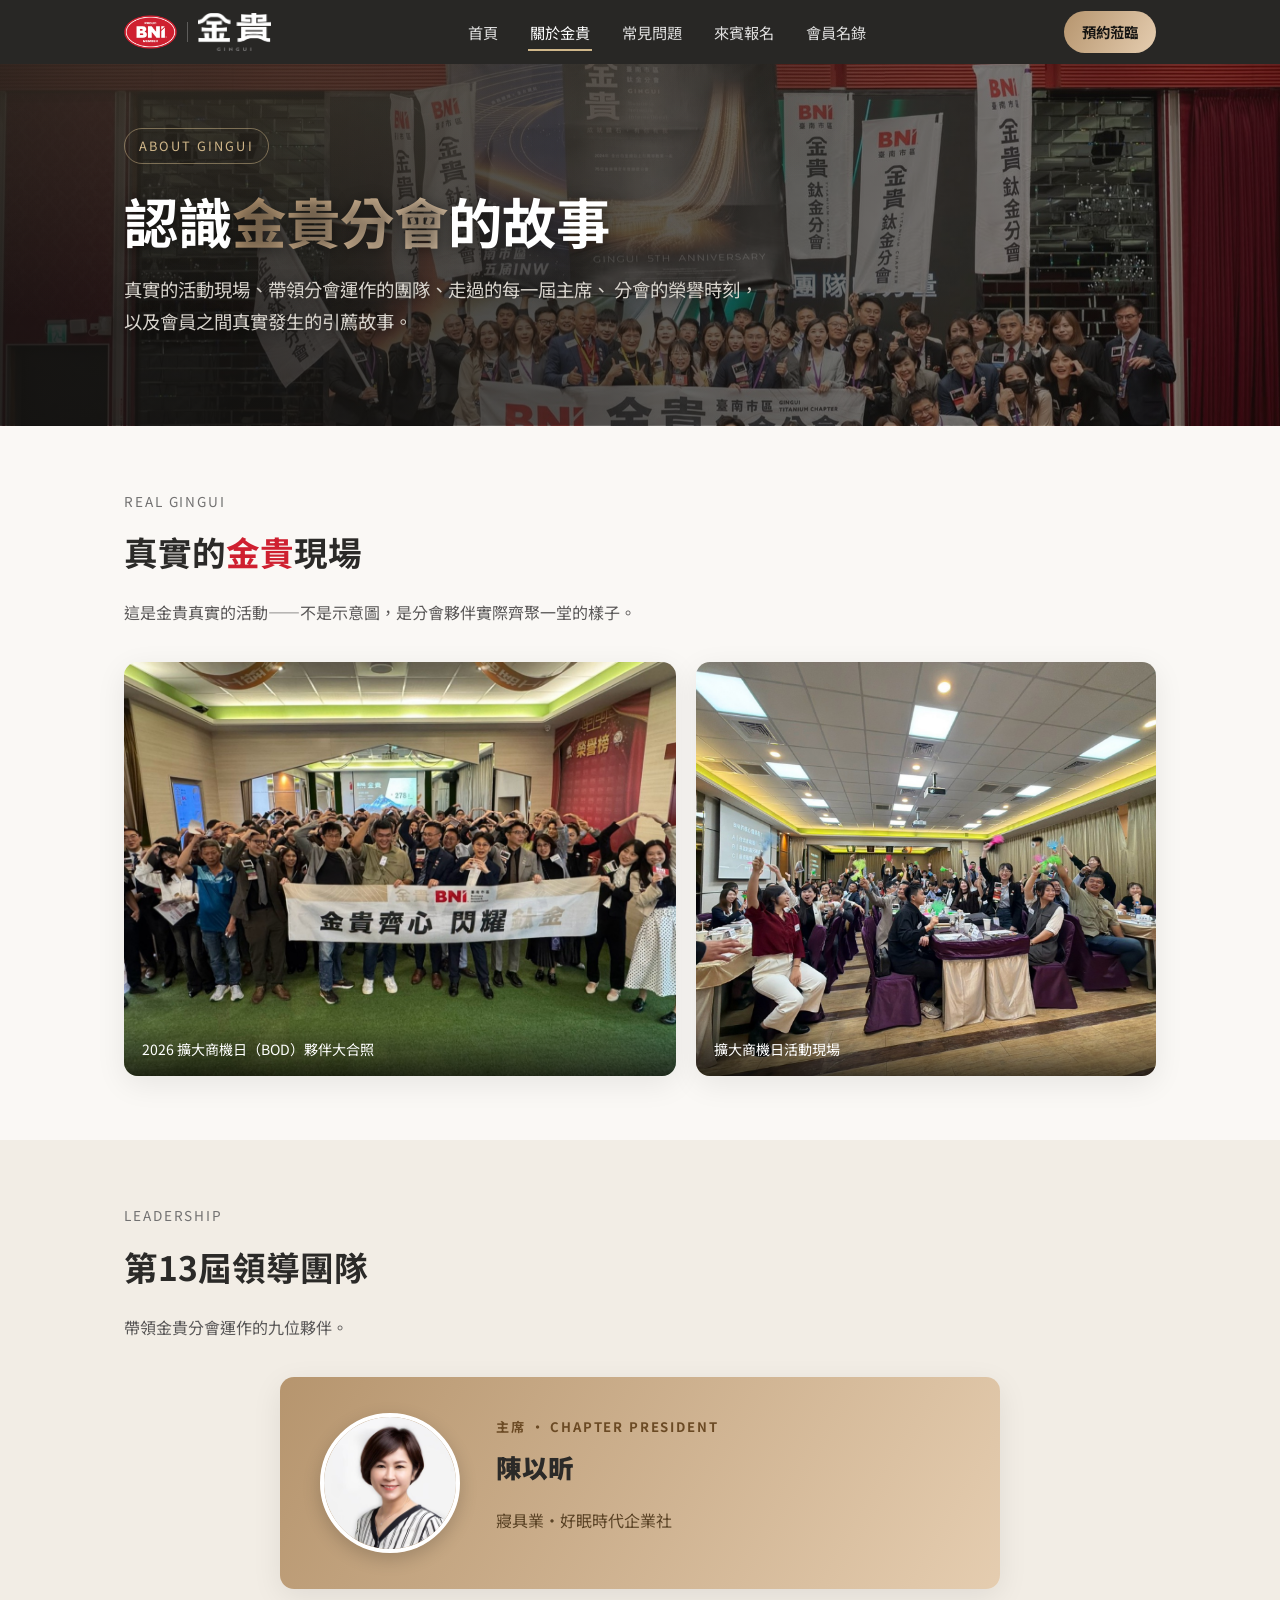
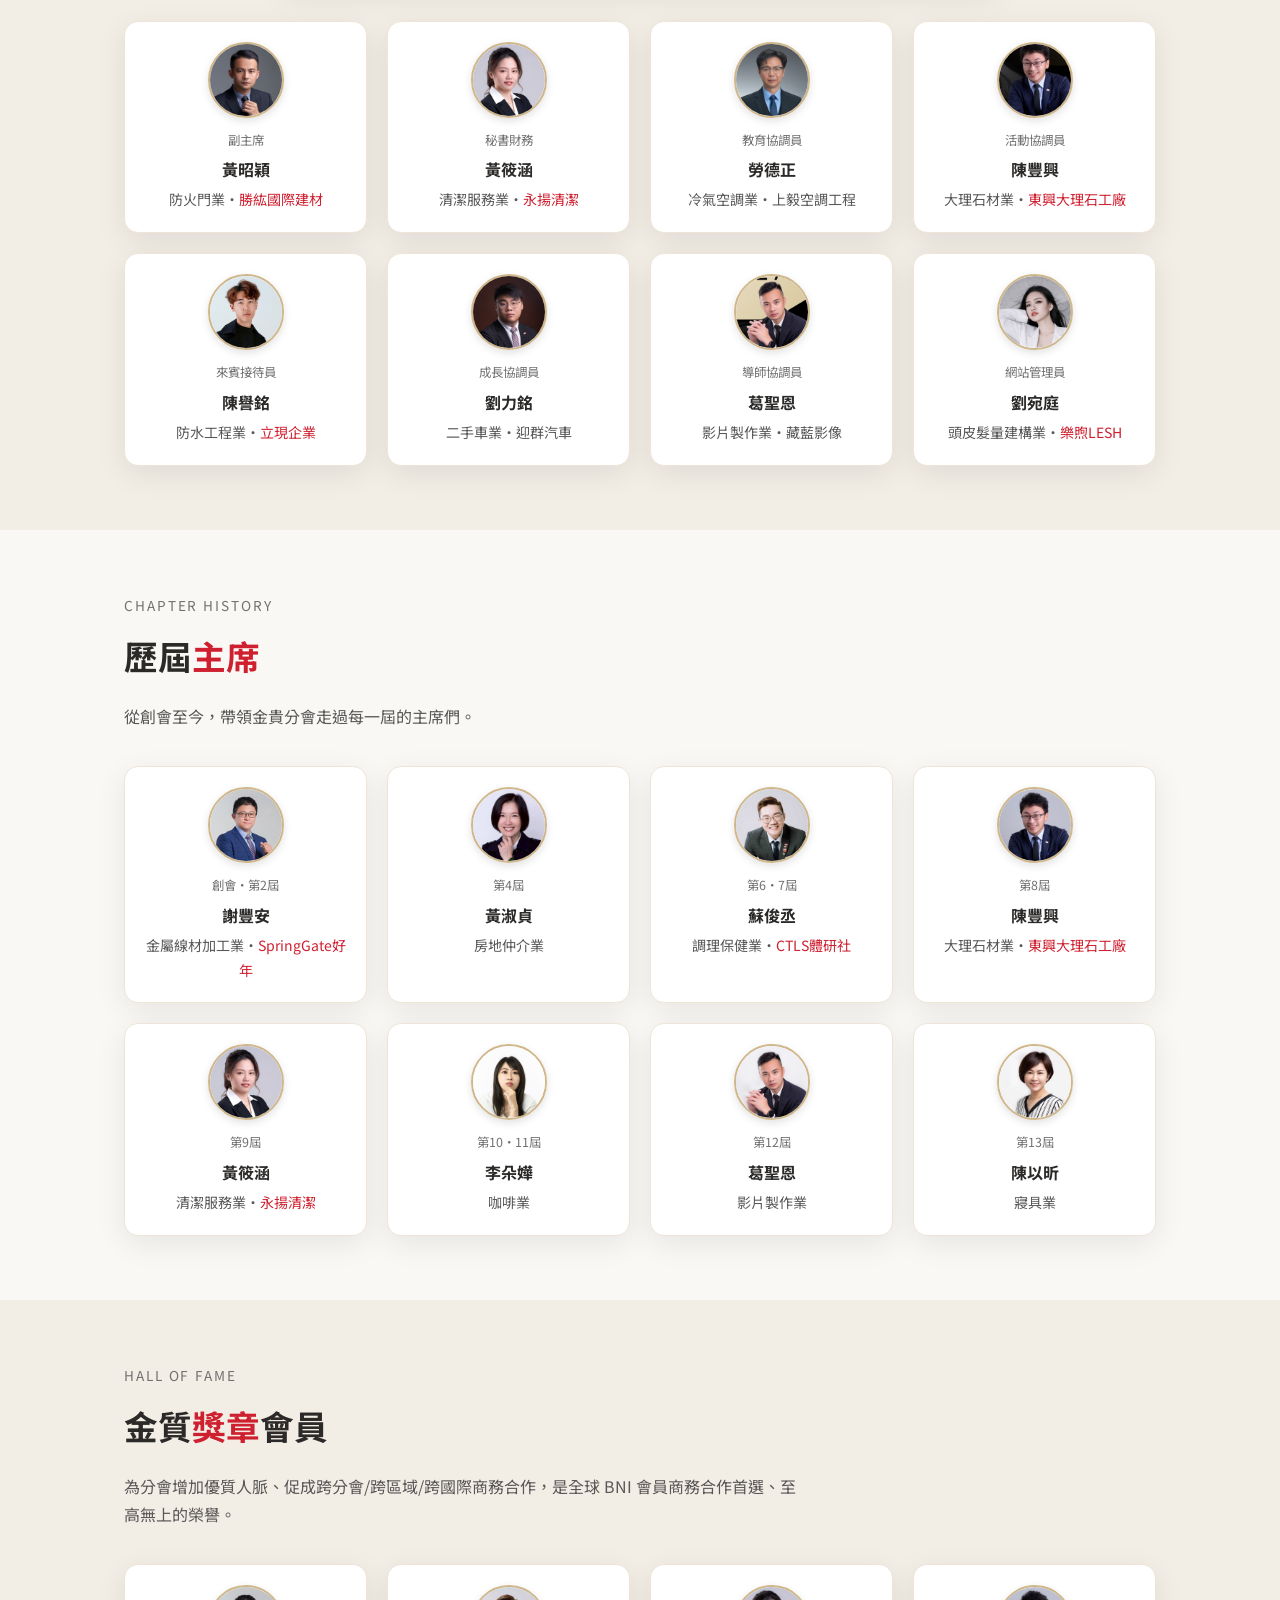
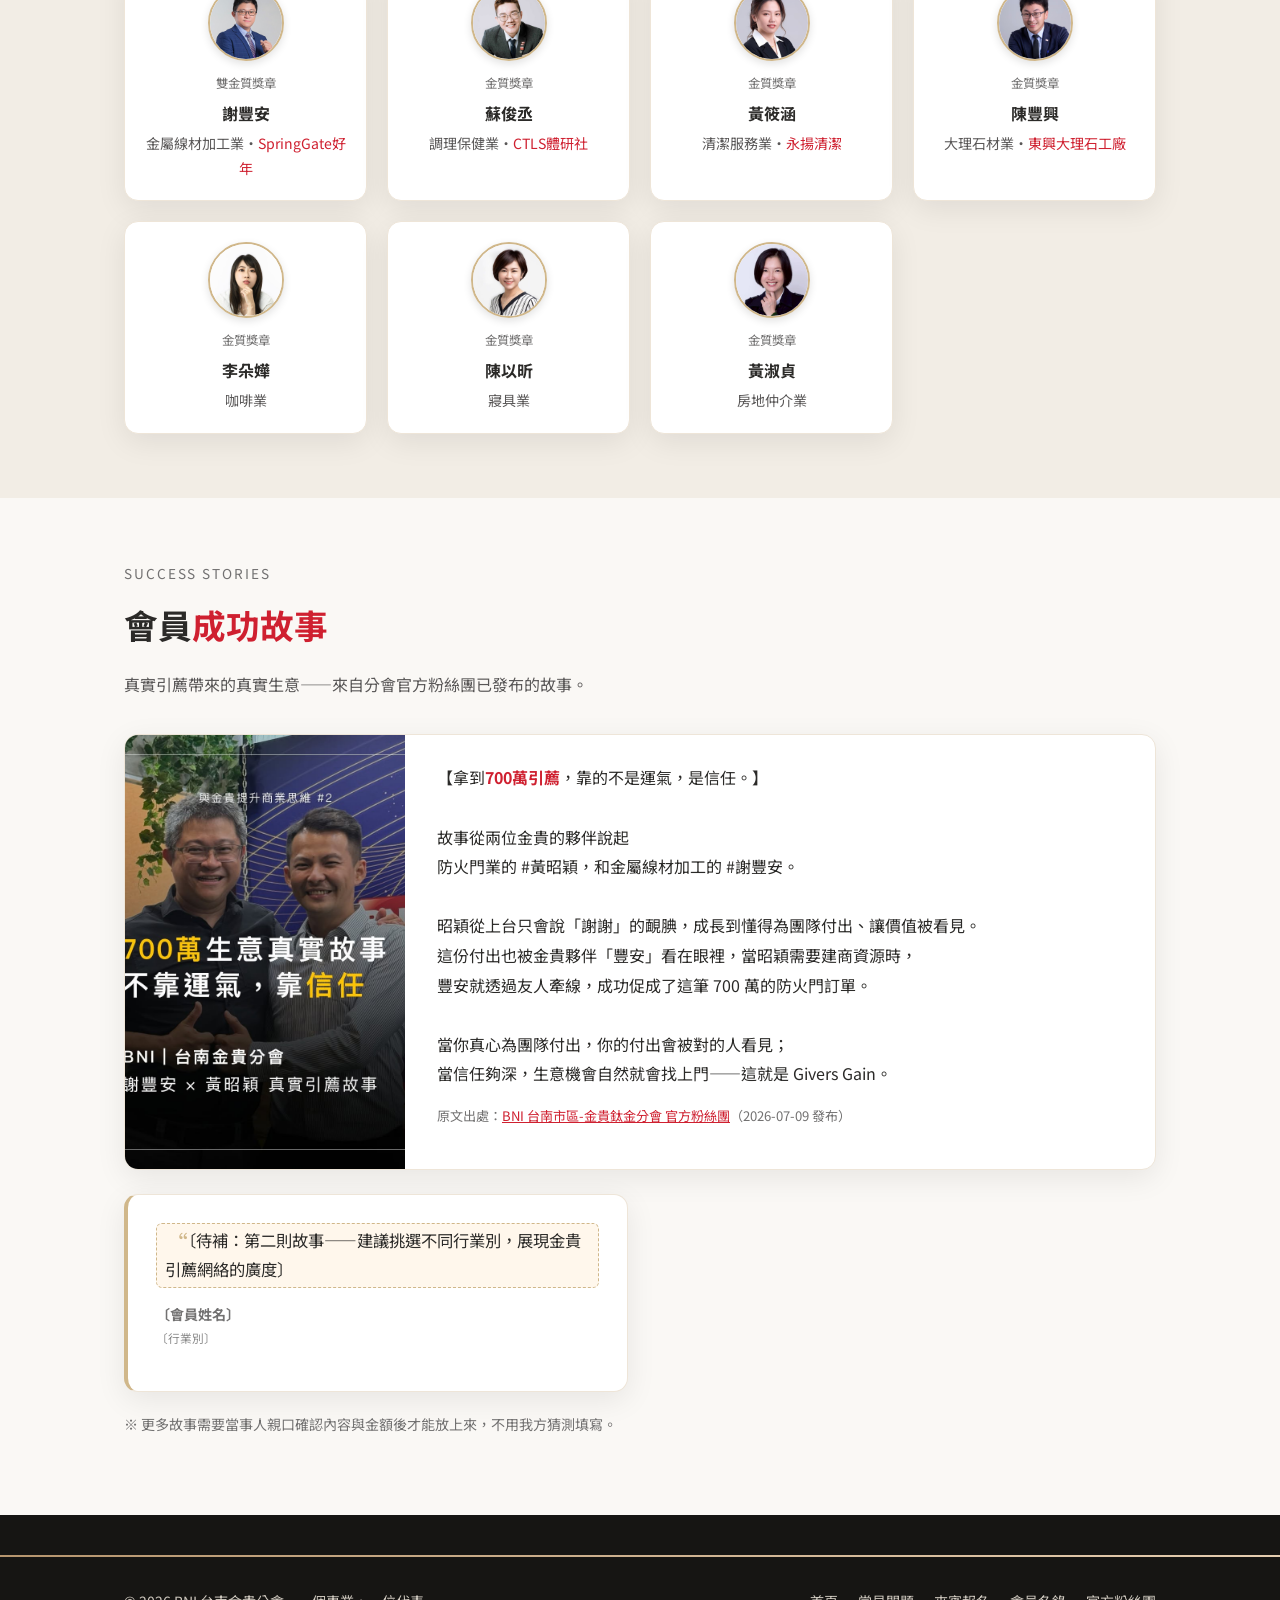
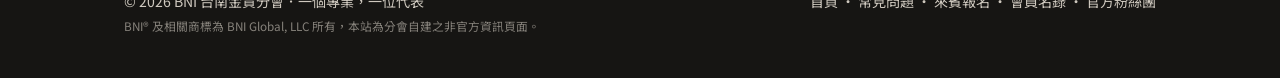
==== docs/about.html @ 545880b9 "Add visitor FAQ and SEO navigation" ====
<!DOCTYPE html>
<html lang="zh-Hant">
<head>
<meta charset="UTF-8">
<meta name="viewport" content="width=device-width, initial-scale=1.0">
<title>關於金貴｜BNI 金貴分會</title>
<meta name="description" content="認識 BNI 台南金貴分會——真實活動現場、領導團隊、歷屆主席、金質獎章會員與會員成功故事。">
<link rel="preconnect" href="https://fonts.googleapis.com">
<link rel="preconnect" href="https://fonts.gstatic.com" crossorigin>
<link href="https://fonts.googleapis.com/css2?family=Noto+Sans+TC:wght@400;500;700;900&display=swap" rel="stylesheet">
<link rel="stylesheet" href="assets/style.css">
</head>
<body>

<nav class="nav">
  <div class="wrap">
    <a href="index.html" class="brand">
      <img src="assets/logo/bni-proud-member-red.png" alt="BNI Proud Member" class="bni-logo">
      <span class="divider"></span>
      <img src="assets/logo/gingui-logo-nav.png" alt="GINGUI 金貴分會" class="gingui-logo">
    </a>
    <ul>
      <li><a href="index.html">首頁</a></li>
      <li><a href="about.html" class="active">關於金貴</a></li>
      <li><a href="faq.html">常見問題</a></li>
      <li><a href="join.html">來賓報名</a></li>
      <li><a href="directory.html">會員名錄</a></li>
    </ul>
    <a href="join.html" class="cta">預約蒞臨</a>
  </div>
</nav>

<section class="hero" style="padding:64px 0 56px">
  <div class="wrap">
    <span class="tag">ABOUT GINGUI</span>
    <h1>認識<span class="gold">金貴分會</span>的故事</h1>
    <p class="lead">
      真實的活動現場、帶領分會運作的團隊、走過的每一屆主席、
      分會的榮譽時刻，以及會員之間真實發生的引薦故事。
    </p>
  </div>
</section>

<section class="section">
  <div class="wrap">
    <div class="kicker">REAL GINGUI</div>
    <h2>真實的<span class="accent">金貴</span>現場</h2>
    <p class="desc">這是金貴真實的活動——不是示意圖，是分會夥伴實際齊聚一堂的樣子。</p>
    <div class="gallery-grid">
      <div class="gallery-item">
        <img src="assets/photos/bod-group.jpg" alt="金貴分會擴大商機日大合照" loading="lazy">
        <div class="cap">2026 擴大商機日（BOD）夥伴大合照</div>
      </div>
      <div class="gallery-item">
        <img src="assets/photos/bod-venue.jpg" alt="金貴分會擴大商機日活動現場" loading="lazy">
        <div class="cap">擴大商機日活動現場</div>
      </div>
    </div>
  </div>
</section>

<section class="section alt">
  <div class="wrap">
    <div class="kicker">LEADERSHIP</div>
    <h2>第13屆領導團隊</h2>
    <p class="desc">帶領金貴分會運作的九位夥伴。</p>

    <div class="leader-chair">
      <div class="photo"><img src="assets/photos/leader-chenyixin.jpg" alt="主席 陳以昕"></div>
      <div class="info">
        <div class="role">主席 · CHAPTER PRESIDENT</div>
        <p class="name">陳以昕</p>
        <p class="ind">寢具業・好眠時代企業社</p>
      </div>
    </div>

    <div class="leader-grid">
      <div class="leader-card">
        <div class="photo"><img src="assets/photos/leader-huangzhaoying.jpg" alt="副主席 黃昭穎"></div>
        <div class="role">副主席</div>
        <h3>黃昭穎</h3>
        <p>防火門業・<a href="http://www.oakforest.com.tw/" target="_blank" rel="noopener">勝紘國際建材</a></p>
      </div>
      <div class="leader-card">
        <div class="photo"><img src="assets/photos/leader-huangxiaohan.jpg" alt="秘書財務 黃筱涵"></div>
        <div class="role">秘書財務</div>
        <h3>黃筱涵</h3>
        <p>清潔服務業・<a href="https://hemusih.com/coatslip-cleaning/" target="_blank" rel="noopener">永揚清潔</a></p>
      </div>
      <div class="leader-card">
        <div class="photo"><img src="assets/photos/leader-laodezheng.jpg" alt="教育協調員 勞德正"></div>
        <div class="role">教育協調員</div>
        <h3>勞德正</h3>
        <p>冷氣空調業・上毅空調工程</p>
      </div>
      <div class="leader-card">
        <div class="photo"><img src="assets/photos/leader-chenfengxing.jpg" alt="活動協調員 陳豐興"></div>
        <div class="role">活動協調員</div>
        <h3>陳豐興</h3>
        <p>大理石材業・<a href="https://dongxingmarble.com/" target="_blank" rel="noopener">東興大理石工廠</a></p>
      </div>
      <div class="leader-card">
        <div class="photo"><img src="assets/photos/leader-chenyuming.jpg" alt="來賓接待員 陳譽銘"></div>
        <div class="role">來賓接待員</div>
        <h3>陳譽銘</h3>
        <p>防水工程業・<a href="https://www.lixian-waterproofing.com/" target="_blank" rel="noopener">立現企業</a></p>
      </div>
      <div class="leader-card">
        <div class="photo"><img src="assets/photos/leader-liuliming.jpg" alt="成長協調員 劉力銘"></div>
        <div class="role">成長協調員</div>
        <h3>劉力銘</h3>
        <p>二手車業・迎群汽車</p>
      </div>
      <div class="leader-card">
        <div class="photo"><img src="assets/photos/leader-gesheng.jpg" alt="導師協調員 葛聖恩"></div>
        <div class="role">導師協調員</div>
        <h3>葛聖恩</h3>
        <p>影片製作業・藏藍影像</p>
      </div>
      <div class="leader-card">
        <div class="photo"><img src="assets/photos/leader-liuwanting.jpg" alt="網站管理員 劉宛庭"></div>
        <div class="role">網站管理員</div>
        <h3>劉宛庭</h3>
        <p>頭皮髮量建構業・<a href="https://leshsmp.com/" target="_blank" rel="noopener">樂煦LESH</a></p>
      </div>
    </div>
  </div>
</section>

<section class="section">
  <div class="wrap">
    <div class="kicker">CHAPTER HISTORY</div>
    <h2>歷屆<span class="accent">主席</span></h2>
    <p class="desc">從創會至今，帶領金貴分會走過每一屆的主席們。</p>
    <div class="leader-grid">
      <div class="leader-card">
        <div class="photo"><img src="assets/photos/chair-xiefengan.jpg" alt="創會・第2屆主席 謝豐安"></div>
        <div class="role">創會・第2屆</div>
        <h3>謝豐安</h3>
        <p>金屬線材加工業・<a href="https://www.springgate.com.tw/" target="_blank" rel="noopener">SpringGate好年</a></p>
      </div>
      <div class="leader-card">
        <div class="photo"><img src="assets/photos/chair-huangshuzhen.jpg" alt="第4屆主席 黃淑貞"></div>
        <div class="role">第4屆</div>
        <h3>黃淑貞</h3>
        <p>房地仲介業</p>
      </div>
      <div class="leader-card">
        <div class="photo"><img src="assets/photos/chair-sujuncheng.jpg" alt="第6・7屆主席 蘇俊丞"></div>
        <div class="role">第6・7屆</div>
        <h3>蘇俊丞</h3>
        <p>調理保健業・<a href="https://www.facebook.com/ctls2987977/" target="_blank" rel="noopener">CTLS體研社</a></p>
      </div>
      <div class="leader-card">
        <div class="photo"><img src="assets/photos/chair-chenfengxing.jpg" alt="第8屆主席 陳豐興"></div>
        <div class="role">第8屆</div>
        <h3>陳豐興</h3>
        <p>大理石材業・<a href="https://dongxingmarble.com/" target="_blank" rel="noopener">東興大理石工廠</a></p>
      </div>
      <div class="leader-card">
        <div class="photo"><img src="assets/photos/chair-huangxiaohan.jpg" alt="第9屆主席 黃筱涵"></div>
        <div class="role">第9屆</div>
        <h3>黃筱涵</h3>
        <p>清潔服務業・<a href="https://hemusih.com/coatslip-cleaning/" target="_blank" rel="noopener">永揚清潔</a></p>
      </div>
      <div class="leader-card">
        <div class="photo"><img src="assets/photos/chair-liduohua.jpg" alt="第10・11屆主席 李朵嬅"></div>
        <div class="role">第10・11屆</div>
        <h3>李朵嬅</h3>
        <p>咖啡業</p>
      </div>
      <div class="leader-card">
        <div class="photo"><img src="assets/photos/chair-gesheng.jpg" alt="第12屆主席 葛聖恩"></div>
        <div class="role">第12屆</div>
        <h3>葛聖恩</h3>
        <p>影片製作業</p>
      </div>
      <div class="leader-card">
        <div class="photo"><img src="assets/photos/chair-chenyixin.jpg" alt="第13屆主席 陳以昕"></div>
        <div class="role">第13屆</div>
        <h3>陳以昕</h3>
        <p>寢具業</p>
      </div>
    </div>
  </div>
</section>

<section class="section alt">
  <div class="wrap">
    <div class="kicker">HALL OF FAME</div>
    <h2>金質<span class="accent">獎章</span>會員</h2>
    <p class="desc">為分會增加優質人脈、促成跨分會/跨區域/跨國際商務合作，是全球 BNI 會員商務合作首選、至高無上的榮譽。</p>
    <div class="leader-grid">
      <div class="leader-card">
        <div class="photo"><img src="assets/photos/chair-xiefengan.jpg" alt="雙金質獎章會員 謝豐安"></div>
        <div class="role">雙金質獎章</div>
        <h3>謝豐安</h3>
        <p>金屬線材加工業・<a href="https://www.springgate.com.tw/" target="_blank" rel="noopener">SpringGate好年</a></p>
      </div>
      <div class="leader-card">
        <div class="photo"><img src="assets/photos/chair-sujuncheng.jpg" alt="金質獎章會員 蘇俊丞"></div>
        <div class="role">金質獎章</div>
        <h3>蘇俊丞</h3>
        <p>調理保健業・<a href="https://www.facebook.com/ctls2987977/" target="_blank" rel="noopener">CTLS體研社</a></p>
      </div>
      <div class="leader-card">
        <div class="photo"><img src="assets/photos/chair-huangxiaohan.jpg" alt="金質獎章會員 黃筱涵"></div>
        <div class="role">金質獎章</div>
        <h3>黃筱涵</h3>
        <p>清潔服務業・<a href="https://hemusih.com/coatslip-cleaning/" target="_blank" rel="noopener">永揚清潔</a></p>
      </div>
      <div class="leader-card">
        <div class="photo"><img src="assets/photos/chair-chenfengxing.jpg" alt="金質獎章會員 陳豐興"></div>
        <div class="role">金質獎章</div>
        <h3>陳豐興</h3>
        <p>大理石材業・<a href="https://dongxingmarble.com/" target="_blank" rel="noopener">東興大理石工廠</a></p>
      </div>
      <div class="leader-card">
        <div class="photo"><img src="assets/photos/chair-liduohua.jpg" alt="金質獎章會員 李朵嬅"></div>
        <div class="role">金質獎章</div>
        <h3>李朵嬅</h3>
        <p>咖啡業</p>
      </div>
      <div class="leader-card">
        <div class="photo"><img src="assets/photos/chair-chenyixin.jpg" alt="金質獎章會員 陳以昕"></div>
        <div class="role">金質獎章</div>
        <h3>陳以昕</h3>
        <p>寢具業</p>
      </div>
      <div class="leader-card">
        <div class="photo"><img src="assets/photos/chair-huangshuzhen.jpg" alt="金質獎章會員 黃淑貞"></div>
        <div class="role">金質獎章</div>
        <h3>黃淑貞</h3>
        <p>房地仲介業</p>
      </div>
    </div>
  </div>
</section>

<section class="section">
  <div class="wrap">
    <div class="kicker">SUCCESS STORIES</div>
    <h2>會員<span class="accent">成功故事</span></h2>
    <p class="desc">真實引薦帶來的真實生意——來自分會官方粉絲團已發布的故事。</p>

    <div class="story-featured">
      <img src="assets/photos/story-700w-cover.jpg" alt="謝豐安×黃昭穎 700萬真實引薦故事">
      <div class="body">
        <p class="quote">【拿到<b>700萬引薦</b>，靠的不是運氣，是信任。】

故事從兩位金貴的夥伴說起
防火門業的 #黃昭穎，和金屬線材加工的 #謝豐安。

昭穎從上台只會說「謝謝」的靦腆，成長到懂得為團隊付出、讓價值被看見。
這份付出也被金貴夥伴「豐安」看在眼裡，當昭穎需要建商資源時，
豐安就透過友人牽線，成功促成了這筆 700 萬的防火門訂單。

當你真心為團隊付出，你的付出會被對的人看見；
當信任夠深，生意機會自然就會找上門——這就是 Givers Gain。</p>
        <p class="source">
          原文出處：<a href="https://www.facebook.com/share/p/19HoVkjUYB/" target="_blank" rel="noopener">BNI 台南市區-金貴鈦金分會 官方粉絲團</a>（2026-07-09 發布）
        </p>
      </div>
    </div>

    <div class="grid2">
      <div class="story-card">
        <p class="quote placeholder">〔待補：第二則故事——建議挑選不同行業別，展現金貴引薦網絡的廣度〕</p>
        <p class="who">〔會員姓名〕<small>〔行業別〕</small></p>
      </div>
    </div>
    <p style="margin-top:20px;color:var(--gray-70);font-size:.88rem">
      ※ 更多故事需要當事人親口確認內容與金額後才能放上來，不用我方猜測填寫。
    </p>
  </div>
</section>

<footer>
  <hr class="gold-line">
  <div class="wrap">
    <div>
      © <span id="year"></span> BNI 台南金貴分會．一個專業，一位代表
      <br><small style="opacity:.6">BNI® 及相關商標為 BNI Global, LLC 所有，本站為分會自建之非官方資訊頁面。</small>
    </div>
    <div>
      <a href="index.html">首頁</a> ・
      <a href="faq.html">常見問題</a> ・
      <a href="join.html">來賓報名</a> ・
      <a href="directory.html">會員名錄</a> ・
      <a href="https://www.facebook.com/people/BNI-%E5%8F%B0%E5%8D%97%E5%B8%82%E5%8D%80-%E9%87%91%E8%B2%B4%E9%88%A6%E9%87%91%E5%88%86%E6%9C%83/100025054496051/" target="_blank" rel="noopener">官方粉絲團</a>
    </div>
  </div>
</footer>
<script>document.getElementById('year').textContent = new Date().getFullYear();</script>
</body>
</html>
---- docs/assets/style.css ----
/* BNI 金貴分會官網 — 共用樣式表
   色彩來源：BNI台南金貴分會_標準字設計.pdf
   BNI Red #CF2030 / Gingui Gold #d0b78a / 漸層金 #b6956e→#e5cdb0
   Cool Gray：#595757 / #727171 / #898989 / #9fa0a0
   使用比例規則：紅色僅作重點強調，維持在畫面 5-10%
*/

:root{
  --bni-red:#CF2030;
  --gingui-gold:#d0b78a;
  --gold-start:#b6956e;
  --gold-end:#e5cdb0;
  --gray-90:#595757;
  --gray-70:#727171;
  --gray-50:#898989;
  --gray-30:#9fa0a0;
  --ink:#2b2a28;
  --paper:#faf8f5;
  --white:#ffffff;
  --black:#161513;
  --shadow:0 8px 30px rgba(0,0,0,.08);
  --radius:14px;
}

*{box-sizing:border-box}
html{scroll-behavior:smooth}
body{
  margin:0;
  background:var(--paper);
  color:var(--ink);
  font-family:"Noto Sans TC","PingFang TC","Microsoft JhengHei",sans-serif;
  line-height:1.75;
  -webkit-font-smoothing:antialiased;
}
img{max-width:100%;display:block}
a{color:inherit;text-decoration:none}
.wrap{max-width:1080px;margin:0 auto;padding:0 24px}

/* ---------- Nav ---------- */
.nav{
  position:sticky;top:0;z-index:50;
  background:rgba(22,21,19,.92);
  backdrop-filter:blur(6px);
  color:var(--white);
}
.nav .wrap{display:flex;align-items:center;justify-content:space-between;height:64px}
.nav .brand{display:flex;align-items:center;gap:10px;font-weight:700;letter-spacing:.04em}
.nav .brand img.bni-logo{height:34px;width:auto}
.nav .brand img.gingui-logo{height:38px;width:auto}
.nav .brand .divider{width:1px;height:20px;background:rgba(255,255,255,.25)}
.nav .brand .en{
  font-family:"Archive","Noto Sans TC",sans-serif;
  background:linear-gradient(120deg,var(--gold-start),var(--gold-end));
  -webkit-background-clip:text;background-clip:text;color:transparent;
  font-size:1.1rem;
}
.nav .brand .zh{font-size:1rem;color:var(--white)}
.nav ul{list-style:none;display:flex;gap:28px;margin:0;padding:0;font-size:.95rem}
.nav ul a{opacity:.85;padding:6px 2px;border-bottom:2px solid transparent;transition:.2s}
.nav ul a:hover,.nav ul a.active{opacity:1;border-color:var(--gingui-gold)}
.nav .cta{
  background:linear-gradient(120deg,var(--gold-start),var(--gold-end));
  color:var(--black);padding:8px 18px;border-radius:999px;font-weight:700;font-size:.9rem;
}

/* ---------- Hero (黑底＋漸層金) ---------- */
.hero{
  background:
    radial-gradient(1200px 500px at 15% -10%, rgba(213,183,138,.14), transparent 60%),
    linear-gradient(100deg, rgba(22,21,19,.90) 0%, rgba(22,21,19,.74) 45%, rgba(22,21,19,.38) 100%),
    url("photos/hero-convention.jpg");
  background-size: cover;
  background-position: center 30%;
  color:var(--white);
  padding:88px 0 72px;
  text-shadow:0 2px 14px rgba(0,0,0,.55);
}
.hero .tag{
  display:inline-block;font-size:.8rem;letter-spacing:.16em;color:var(--gingui-gold);
  border:1px solid rgba(208,183,138,.5);padding:6px 14px;border-radius:999px;margin-bottom:22px;
}
.hero h1{
  font-size:clamp(2.1rem,5vw,3.4rem);
  margin:0 0 16px;line-height:1.3;
}
.hero h1 .gold{
  background:linear-gradient(120deg,var(--gold-start),var(--gold-end));
  -webkit-background-clip:text;background-clip:text;color:transparent;
}
.hero p.lead{font-size:1.15rem;color:#d8d4cd;max-width:640px;margin:0 0 32px}
.hero .btns{display:flex;gap:16px;flex-wrap:wrap}
.btn{
  display:inline-block;padding:14px 30px;border-radius:999px;font-weight:700;font-size:1rem;
  transition:.2s transform,.2s box-shadow;
}
.btn:hover{transform:translateY(-2px)}
.btn-gold{background:linear-gradient(120deg,var(--gold-start),var(--gold-end));color:var(--black)}
.btn-gold:hover{box-shadow:0 10px 24px rgba(214,190,150,.35)}
.btn-outline{border:1.5px solid rgba(255,255,255,.5);color:var(--white)}
.btn-outline:hover{border-color:var(--gingui-gold);color:var(--gingui-gold)}
.btn-red{background:var(--bni-red);color:var(--white)}
.btn-red:hover{box-shadow:0 10px 24px rgba(207,32,48,.35)}

/* ---------- Sections (白底) ---------- */
.section{padding:64px 0}
.section.alt{background:#f2ede5}
.section h2{
  font-size:clamp(1.5rem,3vw,2.1rem);margin:0 0 8px;
}
.section h2 .accent{color:var(--bni-red)}
.section .kicker{
  font-size:.85rem;letter-spacing:.14em;color:var(--gray-70);
  text-transform:uppercase;margin-bottom:10px;
}
.section .desc{color:var(--gray-90);max-width:680px;margin-bottom:36px}

.grid3{display:grid;grid-template-columns:repeat(3,1fr);gap:24px}
.grid2{display:grid;grid-template-columns:1fr 1fr;gap:24px}
@media (max-width:820px){.grid3{grid-template-columns:1fr}.grid2{grid-template-columns:1fr}}

.card{
  background:var(--white);border-radius:var(--radius);padding:28px;box-shadow:var(--shadow);
  border:1px solid #eee5d8;
}
.card .num{
  font-family:"Archive","Noto Sans TC",sans-serif;
  font-size:2.2rem;color:var(--gingui-gold);font-weight:700;margin-bottom:8px;
  background:linear-gradient(120deg,var(--gold-start),var(--gold-end));
  -webkit-background-clip:text;background-clip:text;color:transparent;
}
.card h3{margin:0 0 8px;font-size:1.1rem}
.card p{margin:0;color:var(--gray-90);font-size:.95rem}
.card-link{display:block;transition:.2s transform,.2s box-shadow,.2s border-color}
.card-link:hover{transform:translateY(-3px);box-shadow:0 14px 32px rgba(0,0,0,.12);border-color:var(--gingui-gold)}

.info-list{list-style:none;margin:0;padding:0}
.info-list li{
  display:flex;gap:16px;padding:16px 0;border-bottom:1px solid #eee5d8;
}
.info-list li:last-child{border-bottom:none}
.info-list .label{
  min-width:96px;color:var(--bni-red);font-weight:700;font-size:.9rem;flex-shrink:0;
}
.info-list .value{color:var(--ink)}
.info-list .value small{display:block;color:var(--gray-70);margin-top:4px}

.placeholder{
  background:#fff7ec;border:1px dashed var(--gingui-gold);color:var(--gray-90);
  padding:2px 8px;border-radius:6px;font-size:.9em;
}

/* ---------- Directory table ---------- */
.dir-toolbar{display:flex;gap:12px;flex-wrap:wrap;margin-bottom:24px}
.dir-toolbar input, .dir-toolbar select{
  padding:10px 14px;border:1px solid #ddd3c0;border-radius:999px;font-size:.9rem;
  background:var(--white);color:var(--ink);min-width:180px;
}
table.dir{width:100%;border-collapse:collapse;background:var(--white);border-radius:var(--radius);overflow:hidden;box-shadow:var(--shadow)}
table.dir th, table.dir td{padding:14px 16px;text-align:left;font-size:.92rem;border-bottom:1px solid #f0ebe0}
table.dir th{background:var(--black);color:var(--white);font-weight:600;letter-spacing:.03em}
table.dir tbody tr:hover{background:#fbf6ec}
table.dir td.name{font-weight:700}
table.dir td.phone{white-space:nowrap;color:var(--gray-90)}
.badge-cat{
  display:inline-block;font-size:.72rem;padding:2px 10px;border-radius:999px;
  background:linear-gradient(120deg,var(--gold-start),var(--gold-end));color:var(--black);font-weight:700;
}

/* ---------- BNI Core Values strip ---------- */
.values-strip{background:var(--black);padding:48px 0}
.values-strip .kicker{color:var(--gingui-gold)}
.values-strip .bni-badge{
  display:inline-flex;align-items:center;gap:8px;margin-bottom:14px;
}
.values-strip .bni-badge img{height:32px;width:auto}
.values-strip .bni-badge span{color:#cfc9bf;font-size:.85rem;letter-spacing:.06em}
.values-list{display:flex;flex-wrap:wrap;gap:12px;margin-top:20px}
.value-chip{
  border:1px solid rgba(208,183,138,.4);color:var(--white);
  padding:10px 20px;border-radius:999px;font-size:.92rem;font-weight:700;
  display:flex;flex-direction:column;align-items:center;gap:2px;text-align:center;
}
.value-chip.primary{
  background:linear-gradient(120deg,var(--gold-start),var(--gold-end));
  color:var(--black);border:none;
}
.value-chip small{opacity:.7;font-weight:400;font-size:.72rem;letter-spacing:.03em}

/* ---------- Steps (guest flow) ---------- */
.steps{counter-reset:step;display:grid;gap:20px}
.step{
  display:flex;gap:20px;background:var(--white);border-radius:var(--radius);
  padding:24px;box-shadow:var(--shadow);border:1px solid #eee5d8;
}
.step .n{
  counter-increment:step;flex-shrink:0;width:44px;height:44px;border-radius:50%;
  background:var(--bni-red);color:var(--white);display:flex;align-items:center;justify-content:center;
  font-weight:700;font-size:1.1rem;
}
.step .n::before{content:counter(step)}
.step h3{margin:0 0 6px;font-size:1.05rem}
.step p{margin:0;color:var(--gray-90);font-size:.92rem}

/* ---------- Frequently asked questions ---------- */
.faq-list{display:grid;gap:14px;max-width:820px}
.faq-list details{background:var(--white);border:1px solid #eee5d8;border-radius:var(--radius);box-shadow:var(--shadow);padding:0 22px}
.faq-list details[open]{border-color:var(--gingui-gold)}
.faq-list summary{cursor:pointer;font-size:1.04rem;font-weight:700;padding:18px 30px 18px 0;position:relative;list-style:none}
.faq-list summary::-webkit-details-marker{display:none}
.faq-list summary::after{content:"＋";position:absolute;right:0;color:var(--bni-red);font-size:1.4rem;line-height:1.4}
.faq-list details[open] summary::after{content:"－"}
.faq-list .answer{padding:0 0 20px;color:var(--gray-90);font-size:.96rem}
.faq-list .answer p{margin:0 0 12px}
.faq-list .answer p:last-child{margin-bottom:0}
.faq-list .answer a{color:var(--bni-red);text-decoration:underline}
.note-box{max-width:820px;background:#fff7ec;border-left:4px solid var(--gingui-gold);padding:18px 20px;color:var(--gray-90);font-size:.92rem}

/* ---------- Footer ---------- */
footer{background:var(--black);color:#cfc9bf;padding:40px 0;font-size:.88rem}
footer .wrap{display:flex;justify-content:space-between;flex-wrap:wrap;gap:16px}
footer a:hover{color:var(--gingui-gold)}
footer .gold-line{
  height:2px;background:linear-gradient(90deg,var(--gold-start),var(--gold-end));
  border:none;margin:0 0 32px;
}

.mobile-toggle{display:none}
@media (max-width:760px){
  .nav ul{display:none}
  .mobile-toggle{display:block}
}

/* ---------- Real photo gallery ---------- */
.gallery-grid{display:grid;grid-template-columns:1.2fr 1fr;gap:20px}
@media (max-width:820px){.gallery-grid{grid-template-columns:1fr}}
.gallery-item{position:relative;border-radius:var(--radius);overflow:hidden;box-shadow:var(--shadow)}
.gallery-item img{width:100%;height:100%;object-fit:cover;display:block;aspect-ratio:4/3}
.gallery-item .cap{
  position:absolute;left:0;right:0;bottom:0;padding:14px 18px;
  background:linear-gradient(0deg,rgba(0,0,0,.7),transparent);
  color:#fff;font-size:.88rem;
}

/* ---------- Success stories ---------- */
.story-card{
  background:var(--white);border-radius:var(--radius);padding:28px;box-shadow:var(--shadow);
  border:1px solid #eee5d8;border-left:4px solid var(--gingui-gold);
}
.story-card .quote{font-size:1.02rem;color:var(--ink);line-height:1.8;margin:0 0 14px}
.story-card .quote::before{content:"“";color:var(--gingui-gold);font-size:1.4em;line-height:0;vertical-align:-0.2em}
.story-card .who{font-size:.88rem;color:var(--gray-70);font-weight:700}
.story-card .who small{display:block;font-weight:400;color:var(--gray-50);margin-top:2px}

/* ---------- Weekly presentation invite card ---------- */
.focus-strip{background:#f2ede5;padding:56px 0}
.focus-card{
  display:grid;grid-template-columns:280px 1fr;gap:0;
  background:var(--white);border-radius:var(--radius);overflow:hidden;box-shadow:var(--shadow);
  border:1px solid #eee5d8;
}
@media (max-width:760px){.focus-card{grid-template-columns:1fr}}
.focus-card .poster{
  background:linear-gradient(160deg,#161513,#1f1c19);
  display:flex;align-items:center;justify-content:center;min-height:220px;
  color:var(--gingui-gold);
}
.focus-card .poster img{width:100%;height:100%;object-fit:cover}
.focus-card .body{padding:28px 32px}
.focus-card .week{font-size:.8rem;letter-spacing:.1em;color:var(--bni-red);font-weight:700;text-transform:uppercase;margin-bottom:8px}
.focus-card h3{margin:0 0 10px;font-size:1.3rem}
.focus-card .speaker{color:var(--gray-90);margin-bottom:16px}
.focus-card .speaker b{color:var(--ink)}

/* ---------- Contact form ---------- */
.guest-form{
  background:var(--white);border-radius:var(--radius);padding:32px;box-shadow:var(--shadow);
  border:1px solid #eee5d8;margin-top:28px;
}
.guest-form .field{margin-bottom:18px}
.guest-form label{display:block;font-weight:700;font-size:.9rem;margin-bottom:6px;color:var(--ink)}
.guest-form input, .guest-form textarea{
  width:100%;padding:12px 14px;border:1px solid #ddd3c0;border-radius:10px;
  font-family:inherit;font-size:.95rem;background:var(--paper);color:var(--ink);
}
.guest-form input:focus, .guest-form textarea:focus{outline:2px solid var(--gingui-gold);outline-offset:1px}
.guest-form .honey{position:absolute;left:-9999px;opacity:0}

/* ---------- Featured story (with image) ---------- */
.story-featured{
  display:grid;grid-template-columns:280px 1fr;gap:0;
  background:var(--white);border-radius:var(--radius);overflow:hidden;box-shadow:var(--shadow);
  border:1px solid #eee5d8;margin-bottom:24px;
}
@media (max-width:760px){.story-featured{grid-template-columns:1fr}}
.story-featured img{width:100%;height:100%;object-fit:cover;display:block}
.story-featured .body{padding:28px 32px}
.story-featured .quote{font-size:1rem;color:var(--ink);line-height:1.85;white-space:pre-line;margin:0 0 16px}
.story-featured .quote b{color:var(--bni-red)}
.story-featured .source{font-size:.82rem;color:var(--gray-70)}
.story-featured .source a{color:var(--bni-red);text-decoration:underline}

/* ---------- Past Chairs timeline ---------- */
.chairs-list{display:flex;flex-wrap:wrap;gap:14px}
.chair-chip{
  background:var(--white);border:1px solid #eee5d8;border-radius:999px;
  padding:10px 20px 10px 10px;display:flex;align-items:center;gap:10px;box-shadow:var(--shadow);
}
.chair-chip .term{
  background:linear-gradient(120deg,var(--gold-start),var(--gold-end));color:var(--black);
  font-weight:700;font-size:.82rem;padding:4px 12px;border-radius:999px;white-space:nowrap;
}
.chair-chip .name{font-weight:700;font-size:.95rem}
.chair-chip .ind{color:var(--gray-70);font-size:.82rem}

/* ---------- Gold medal members ---------- */
.gold-grid{display:grid;grid-template-columns:repeat(2,1fr);gap:16px}
@media (max-width:760px){.gold-grid{grid-template-columns:1fr}}
.gold-card{border-radius:var(--radius);overflow:hidden;box-shadow:var(--shadow);border:1px solid #eee5d8}
.gold-card img{width:100%;display:block}
.gold-card.wide{grid-column:1/-1}

/* Leadership section: featured chair + headshot grid */
.leader-chair{
  display:flex;align-items:center;gap:36px;
  background:linear-gradient(120deg,var(--gold-start),var(--gold-end));
  border-radius:var(--radius);padding:36px 40px;box-shadow:var(--shadow);
  margin:0 auto 32px;max-width:720px;
}
.leader-chair .photo{
  width:140px;height:140px;border-radius:50%;flex-shrink:0;
  overflow:hidden;border:4px solid var(--white);box-shadow:0 6px 18px rgba(0,0,0,.18);
}
.leader-chair .photo img{width:100%;height:100%;object-fit:cover;display:block}
.leader-chair .info{color:var(--ink)}
.leader-chair .role{
  font-size:.82rem;letter-spacing:.14em;text-transform:uppercase;
  color:#6b4a24;font-weight:700;margin-bottom:6px;
}
.leader-chair .name{font-size:1.6rem;font-weight:900;margin:0 0 4px}
.leader-chair .ind{font-size:1rem;color:#5a4326}
.leader-chair .name a{color:inherit;text-decoration:none;border-bottom:2px solid rgba(0,0,0,.25)}
.leader-chair .name a:hover{border-color:var(--bni-red)}
@media (max-width:600px){.leader-chair{flex-direction:column;text-align:center;padding:28px 24px}}

.leader-grid{
  display:grid;grid-template-columns:repeat(4,1fr);gap:20px;
}
@media (max-width:900px){.leader-grid{grid-template-columns:repeat(2,1fr)}}
.leader-card{
  background:var(--white);border-radius:var(--radius);padding:20px 16px;
  box-shadow:var(--shadow);border:1px solid #eee5d8;text-align:center;
}
.leader-card .photo{
  width:76px;height:76px;border-radius:50%;overflow:hidden;margin:0 auto 12px;
  border:2px solid var(--gingui-gold);box-shadow:0 3px 8px rgba(0,0,0,.12);
}
.leader-card .photo img{width:100%;height:100%;object-fit:cover;display:block}
.leader-card .role{font-size:.78rem;color:var(--gray-70);margin-bottom:4px}
.leader-card h3{margin:0 0 4px;font-size:1rem}
.leader-card p{margin:0;color:var(--gray-90);font-size:.88rem}
.leader-card p a{color:var(--bni-red);text-decoration:none}
.leader-card p a:hover{text-decoration:underline}
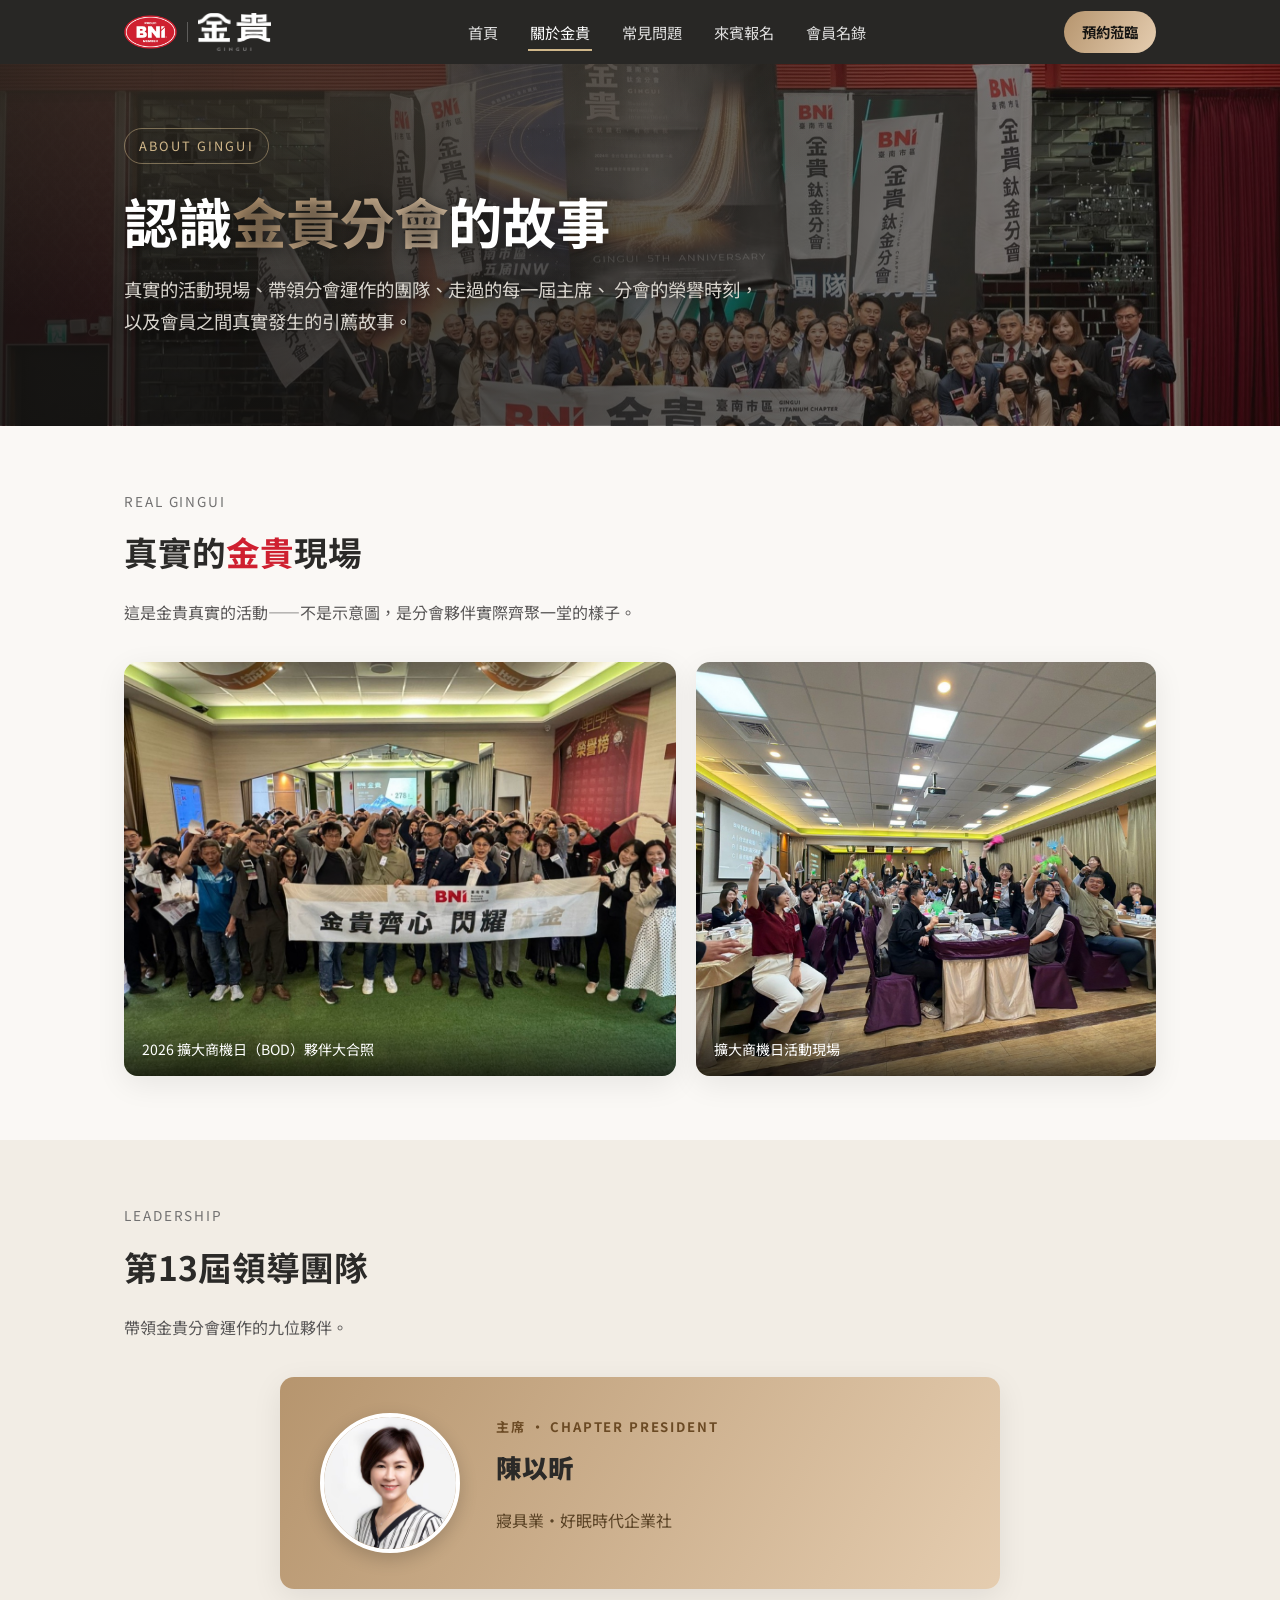
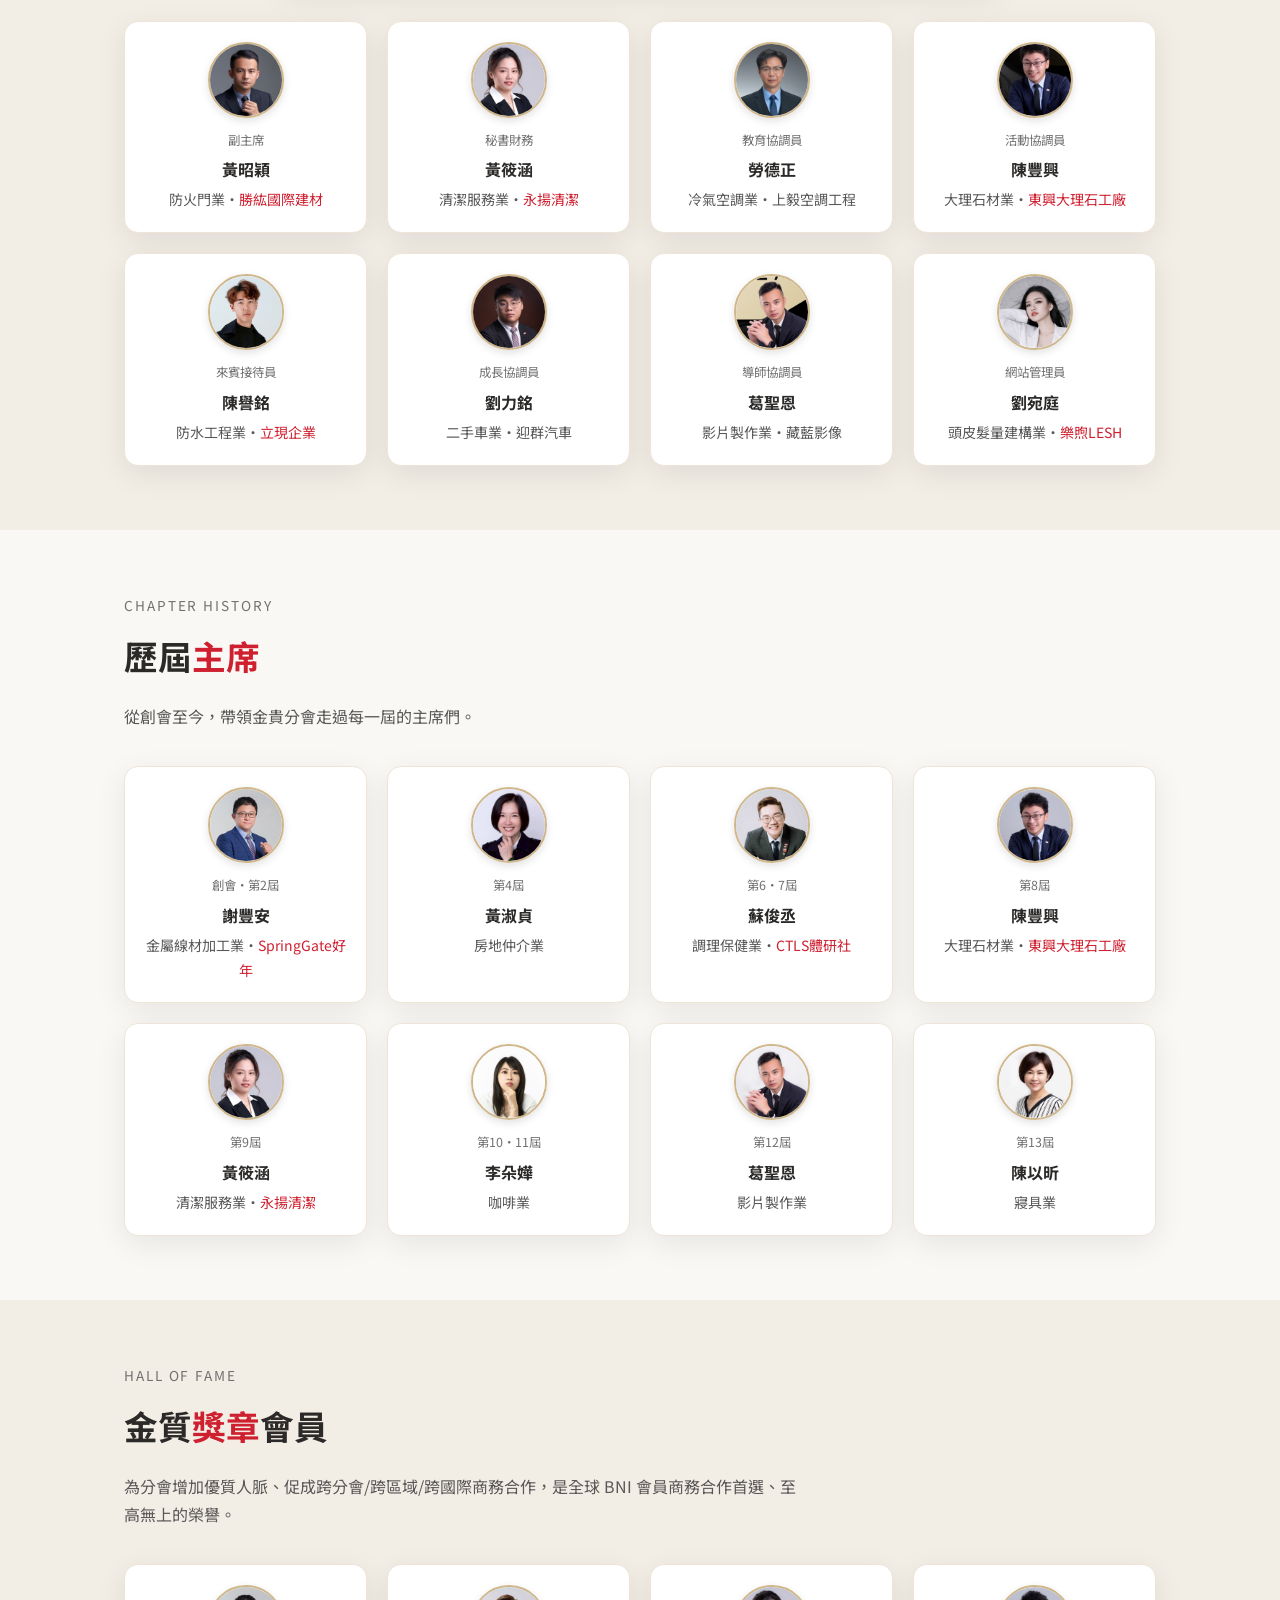
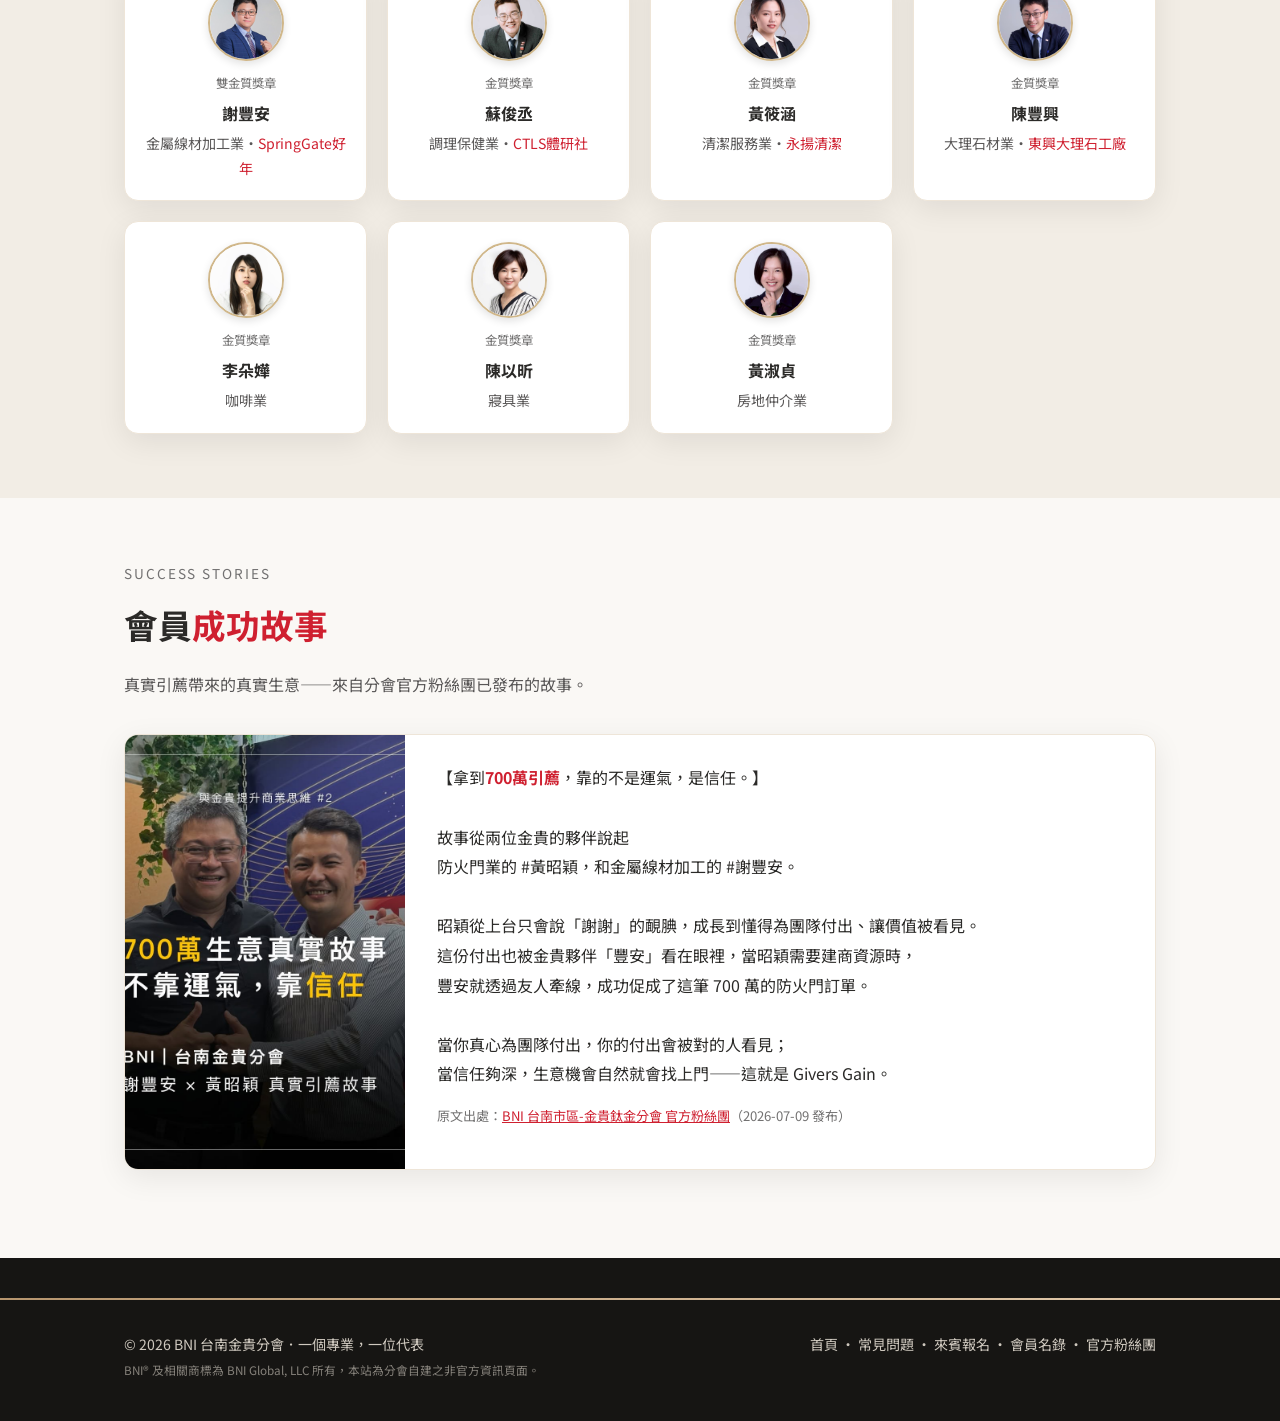
==== commit 4e2aa72e: "Remove placeholder second success story" ====
--- a/docs/about.html
+++ b/docs/about.html
@@ -263,15 +263,6 @@
       </div>
     </div>
 
-    <div class="grid2">
-      <div class="story-card">
-        <p class="quote placeholder">〔待補：第二則故事——建議挑選不同行業別，展現金貴引薦網絡的廣度〕</p>
-        <p class="who">〔會員姓名〕<small>〔行業別〕</small></p>
-      </div>
-    </div>
-    <p style="margin-top:20px;color:var(--gray-70);font-size:.88rem">
-      ※ 更多故事需要當事人親口確認內容與金額後才能放上來，不用我方猜測填寫。
-    </p>
   </div>
 </section>
 
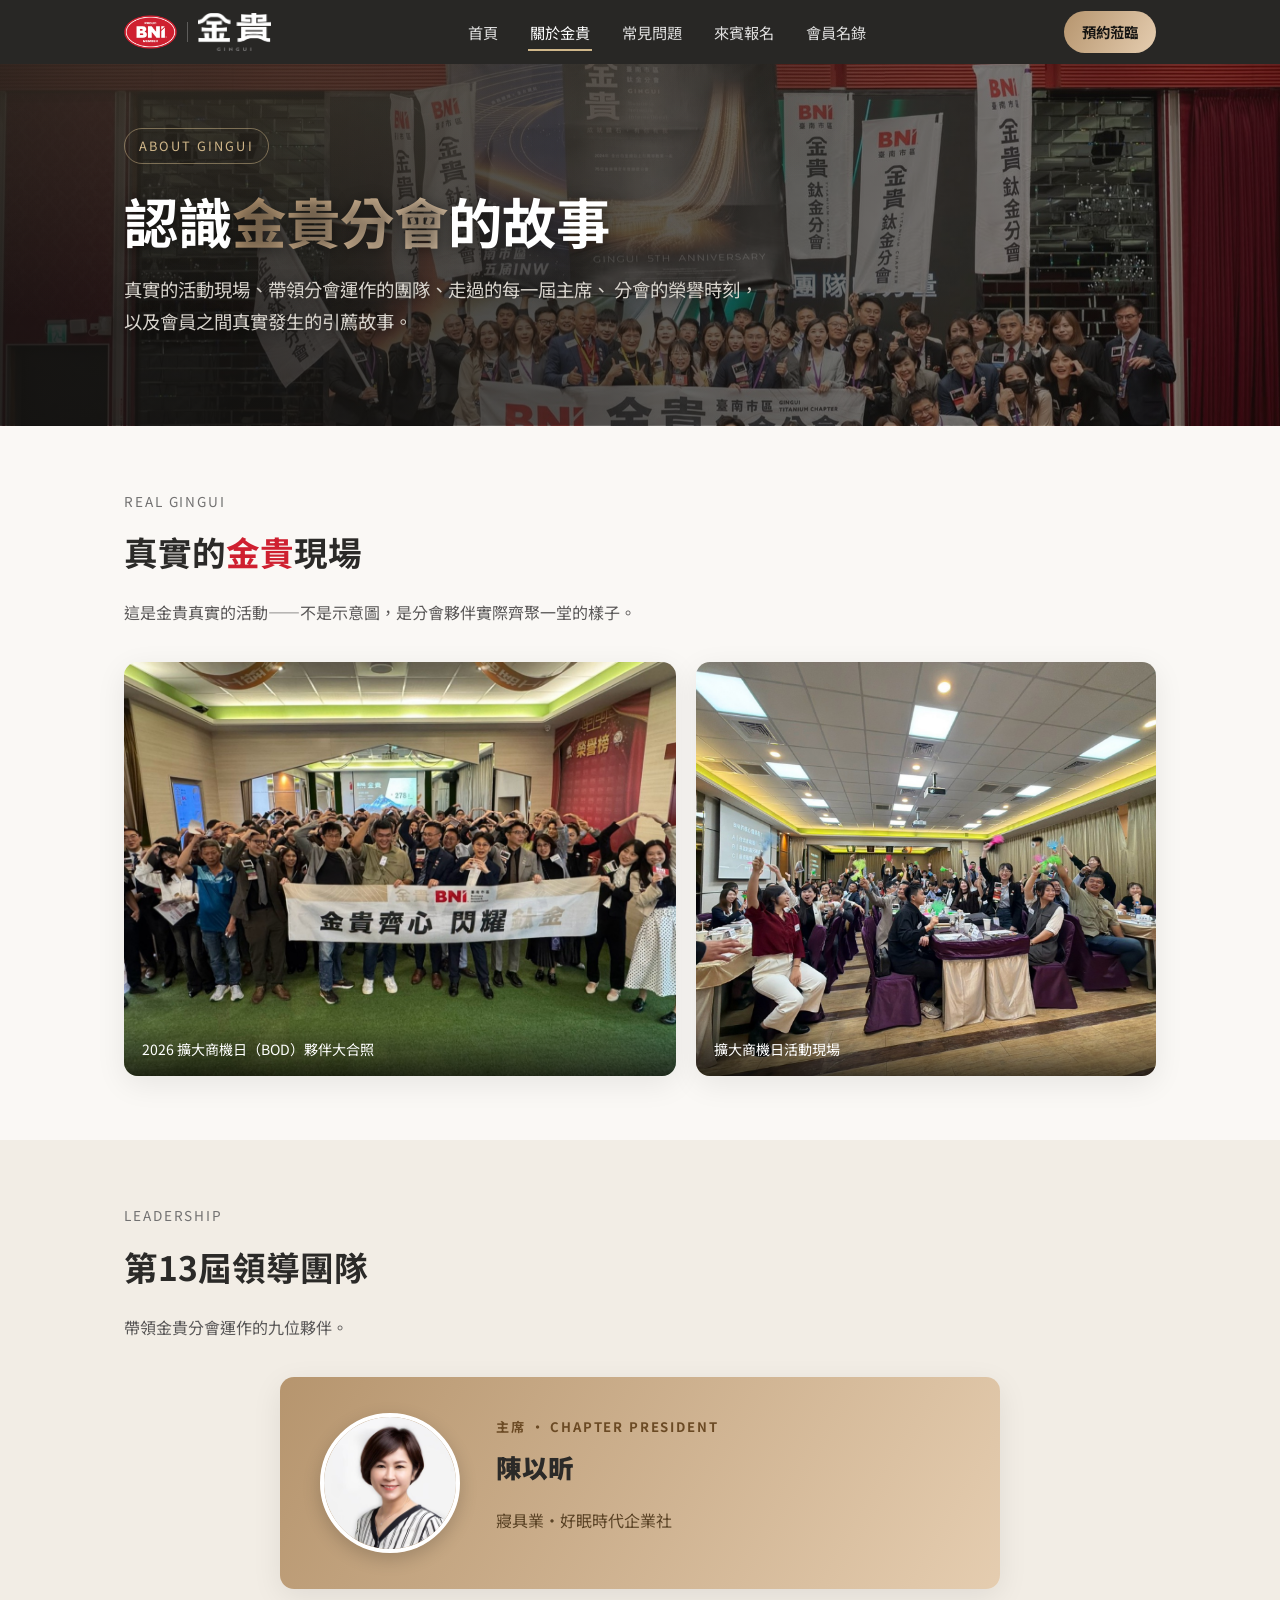
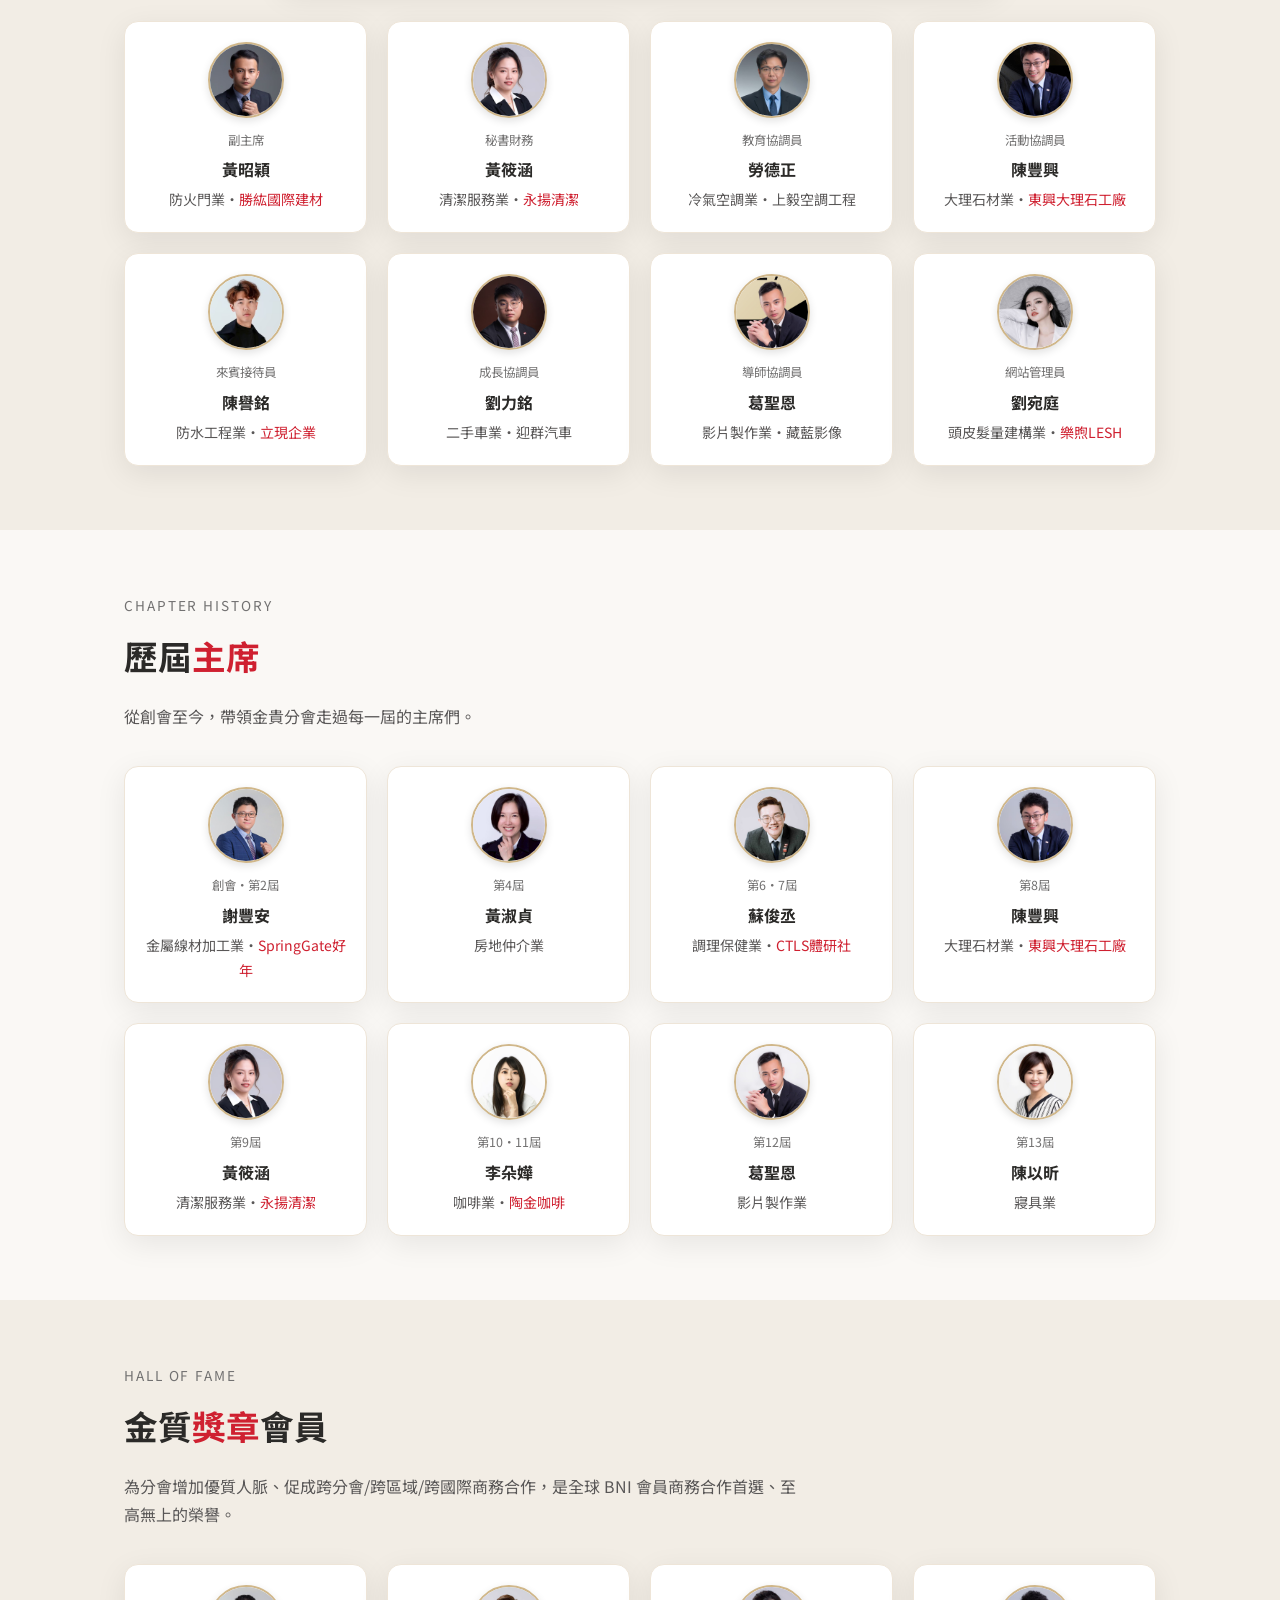
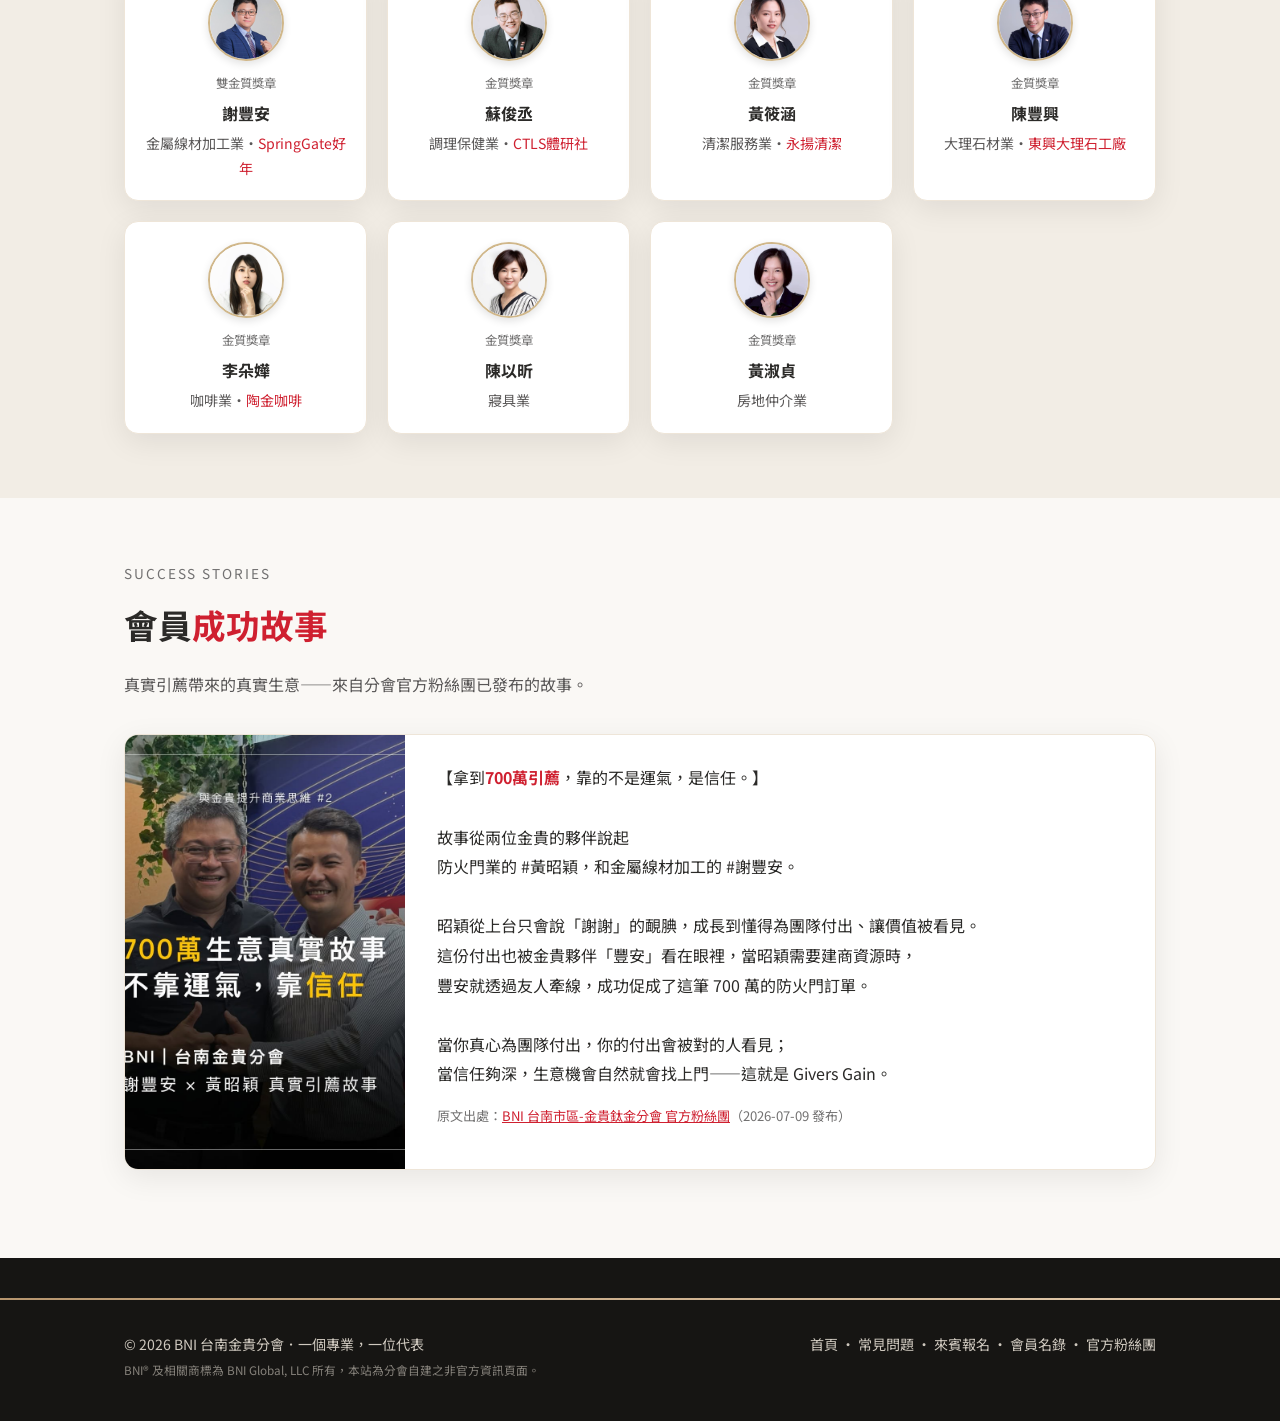
==== commit f6693a13: "Link Li Duohua profile to Taoking Cafe" ====
--- a/docs/about.html
+++ b/docs/about.html
@@ -167,7 +167,7 @@
         <div class="photo"><img src="assets/photos/chair-liduohua.jpg" alt="第10・11屆主席 李朵嬅"></div>
         <div class="role">第10・11屆</div>
         <h3>李朵嬅</h3>
-        <p>咖啡業</p>
+        <p>咖啡業・<a href="https://taokingcafe.com/" target="_blank" rel="noopener">陶金咖啡</a></p>
       </div>
       <div class="leader-card">
         <div class="photo"><img src="assets/photos/chair-gesheng.jpg" alt="第12屆主席 葛聖恩"></div>
@@ -219,7 +219,7 @@
         <div class="photo"><img src="assets/photos/chair-liduohua.jpg" alt="金質獎章會員 李朵嬅"></div>
         <div class="role">金質獎章</div>
         <h3>李朵嬅</h3>
-        <p>咖啡業</p>
+        <p>咖啡業・<a href="https://taokingcafe.com/" target="_blank" rel="noopener">陶金咖啡</a></p>
       </div>
       <div class="leader-card">
         <div class="photo"><img src="assets/photos/chair-chenyixin.jpg" alt="金質獎章會員 陳以昕"></div>
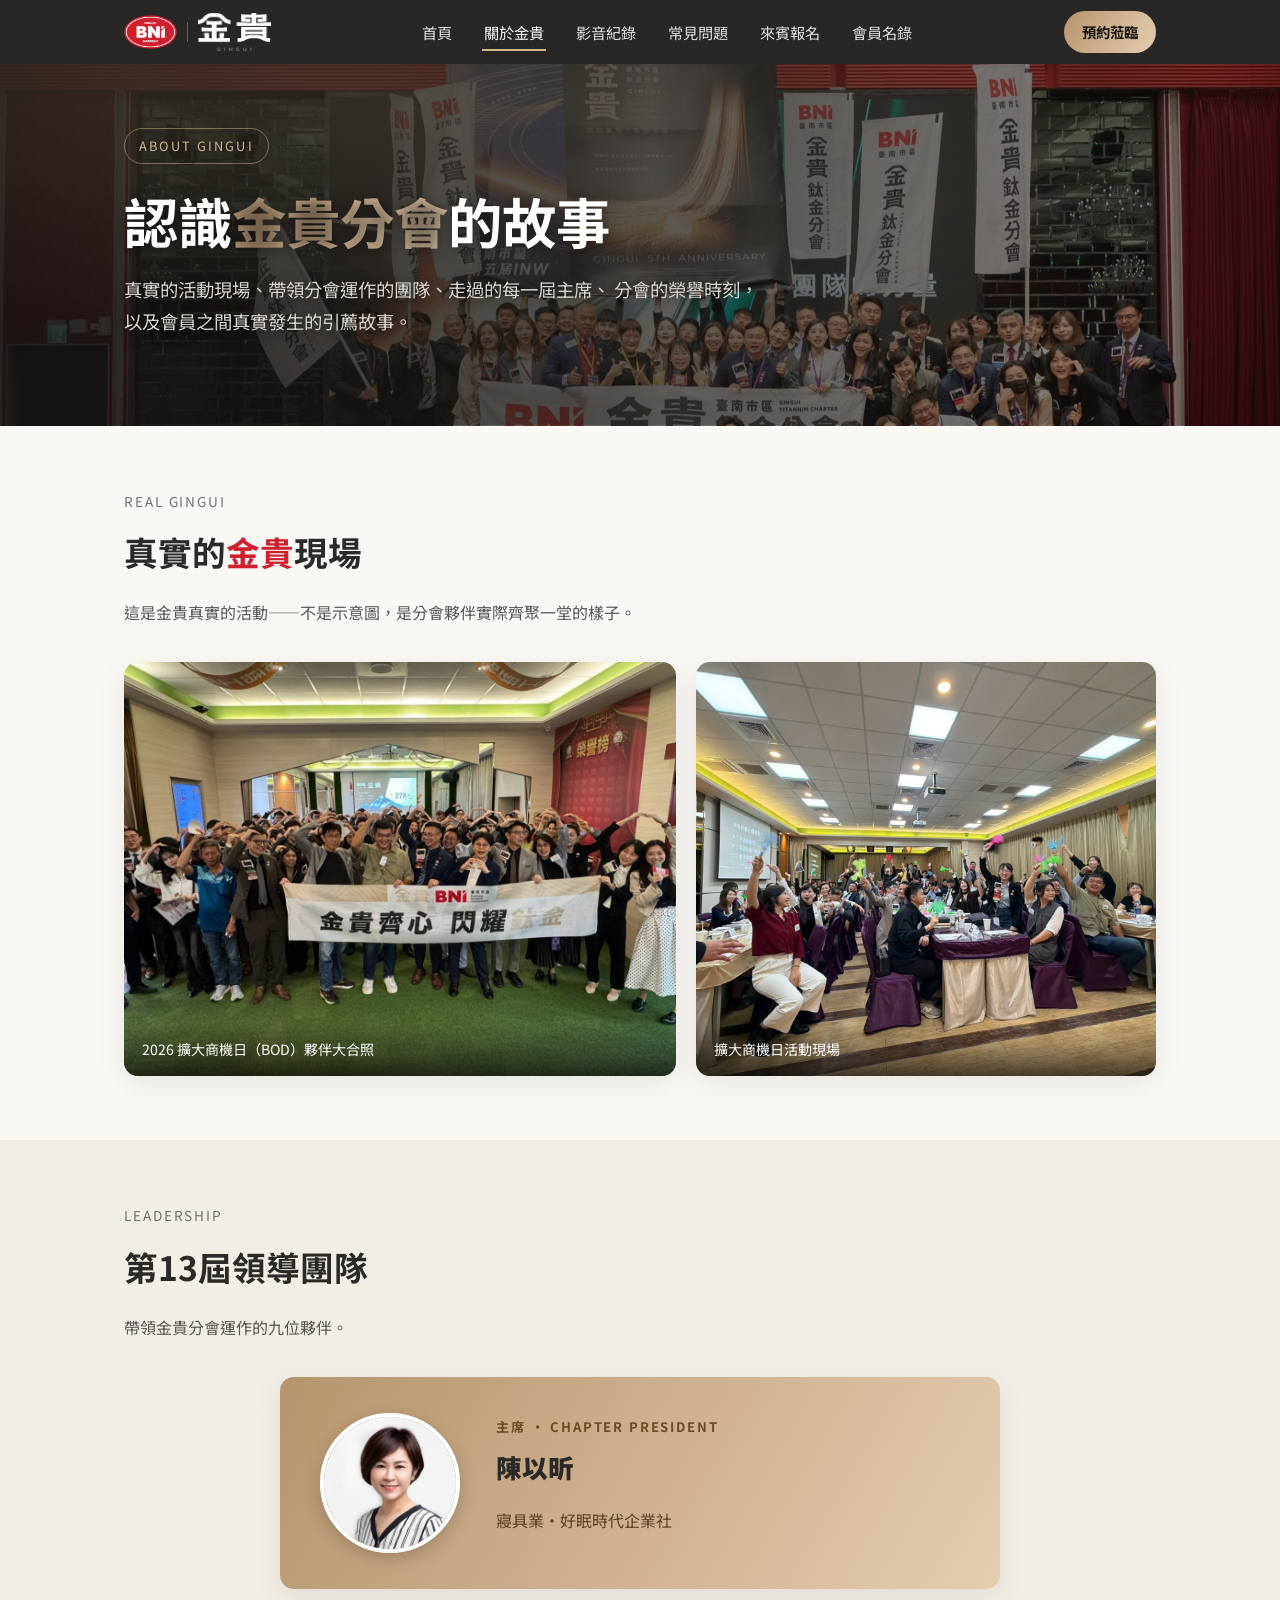
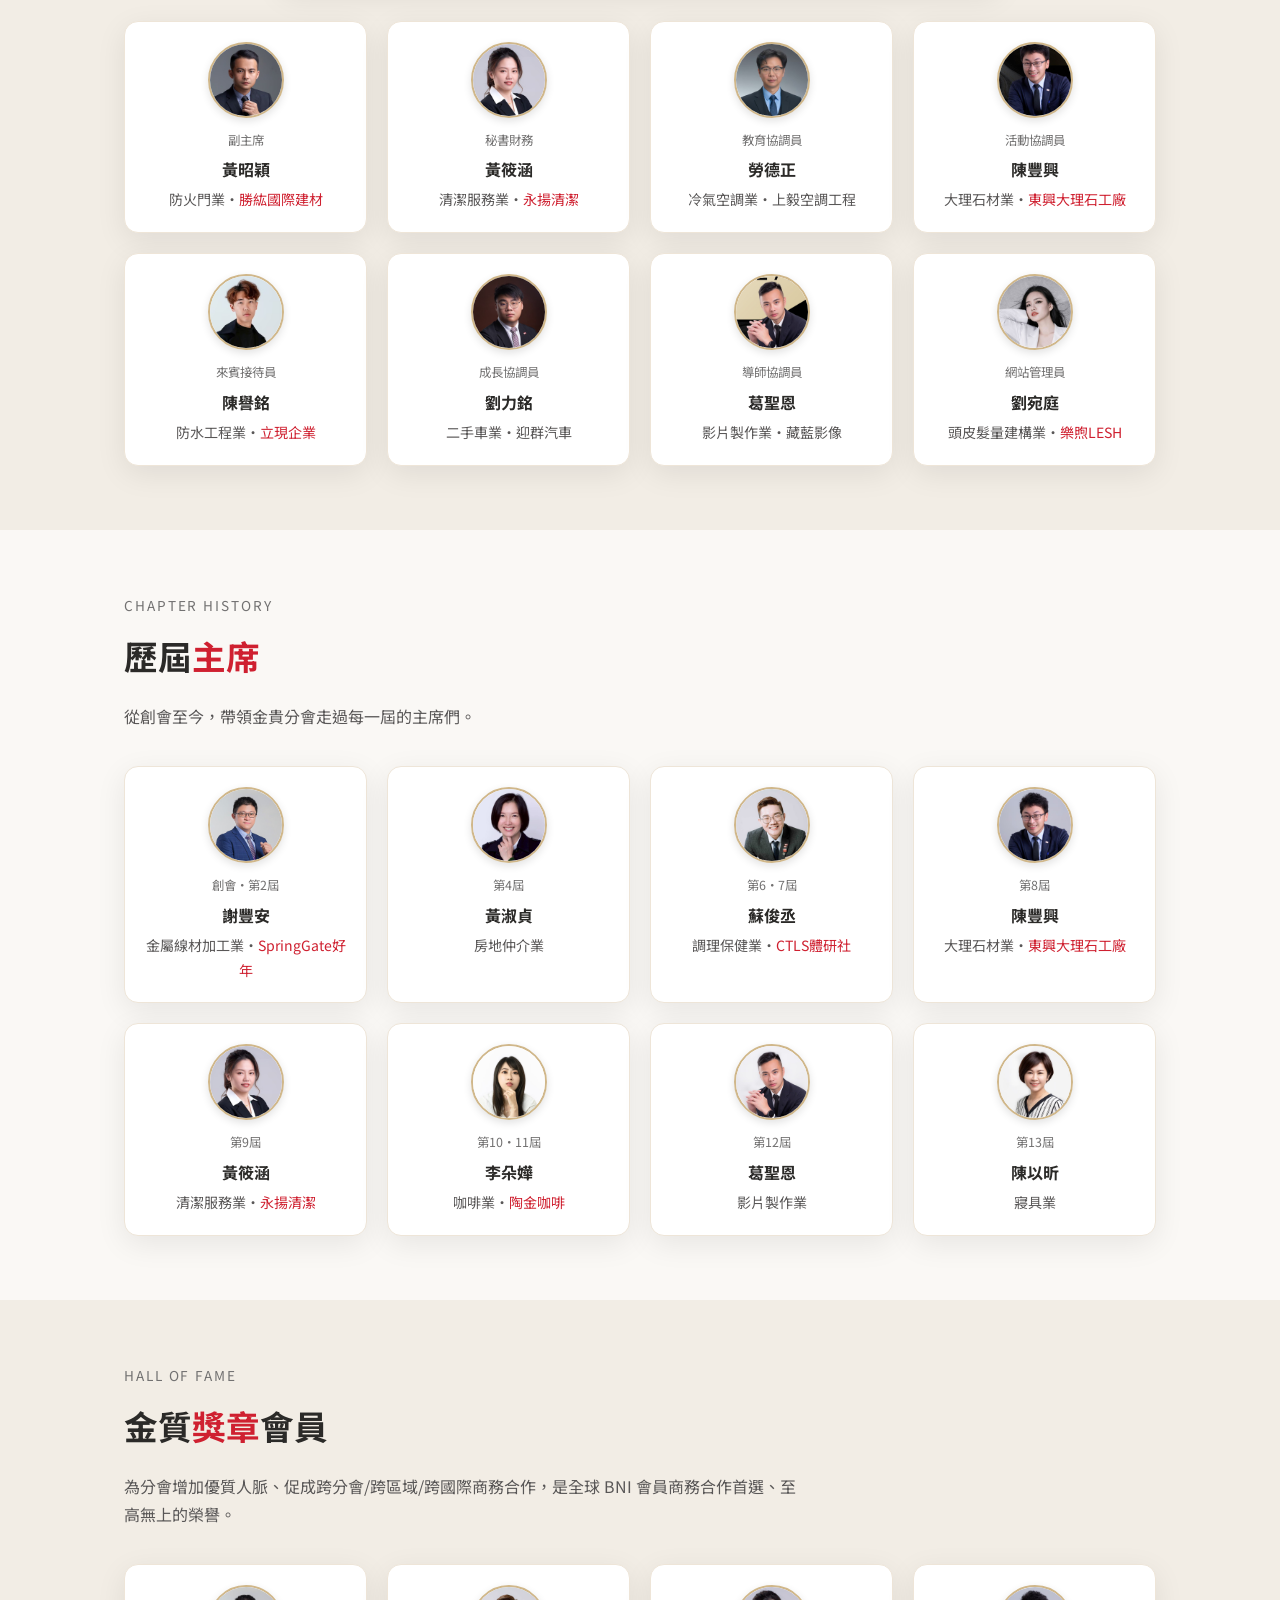
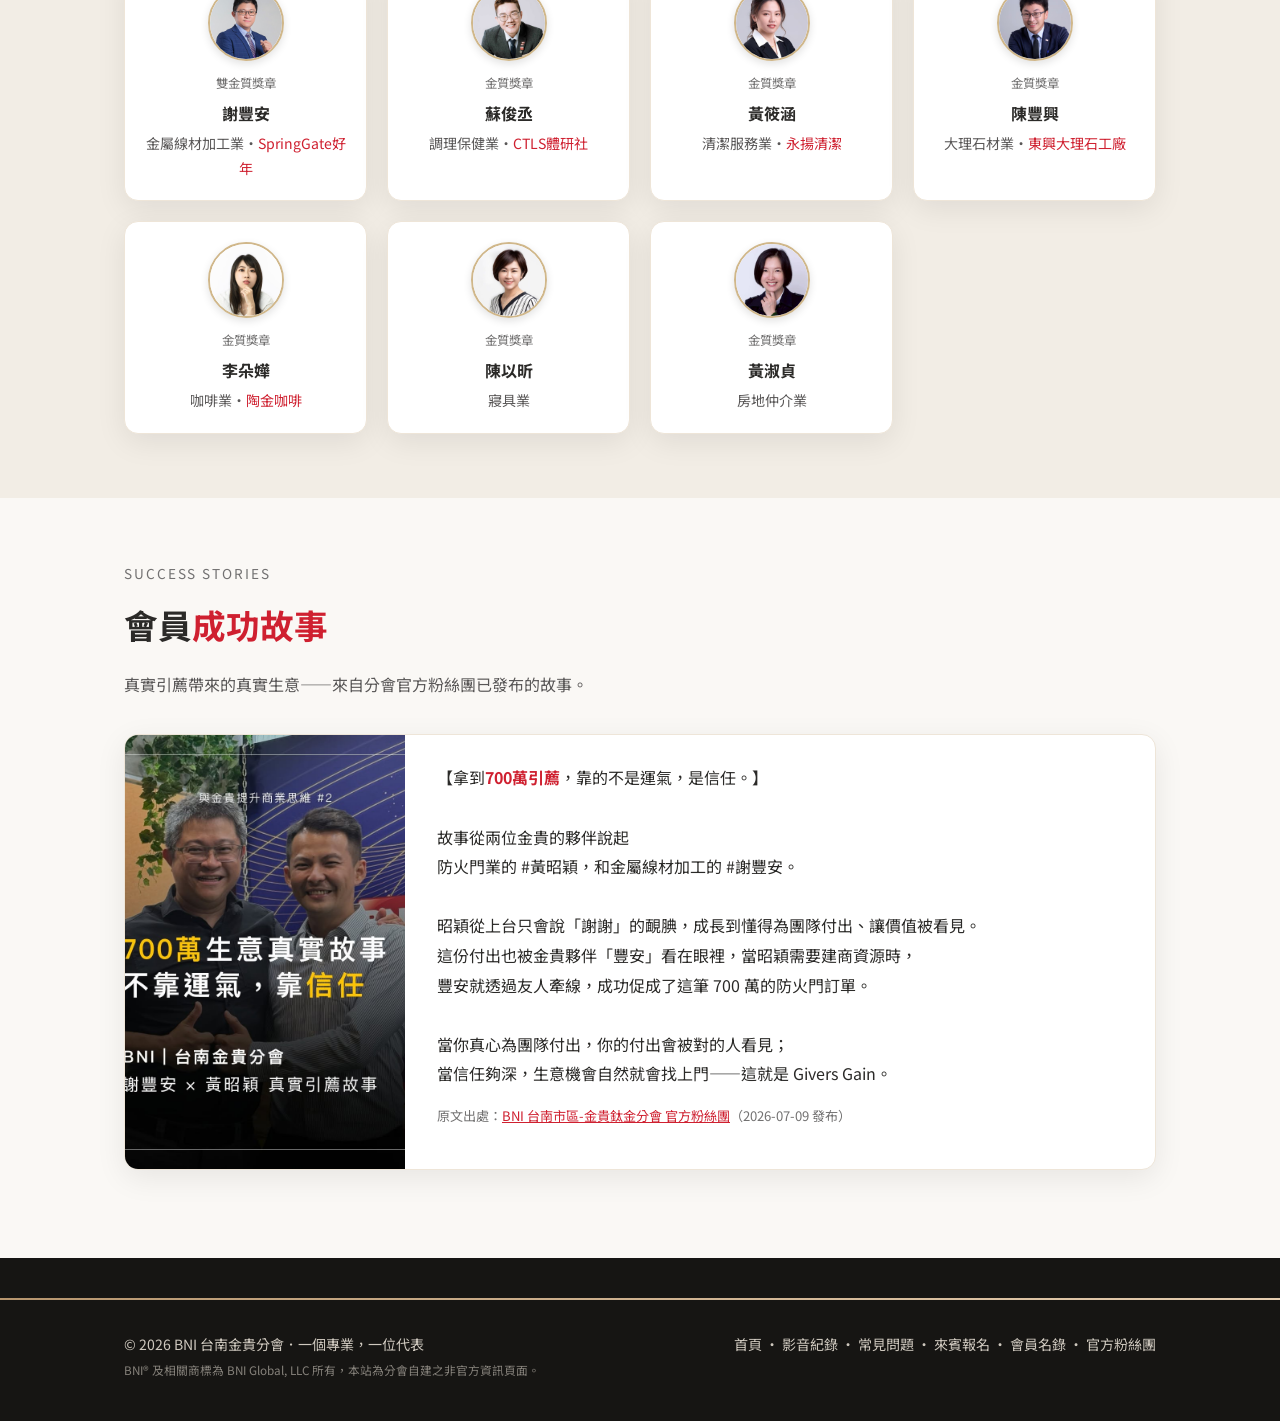
==== commit d837b0c1: "Add featured speaker video archive" ====
--- a/docs/about.html
+++ b/docs/about.html
@@ -1,6 +1,14 @@
 <!DOCTYPE html>
 <html lang="zh-Hant">
 <head>
+<!-- Google tag (gtag.js) -->
+<script async src="https://www.googletagmanager.com/gtag/js?id=G-X0NWSKJ8MS"></script>
+<script>
+  window.dataLayer = window.dataLayer || [];
+  function gtag(){dataLayer.push(arguments);}
+  gtag('js', new Date());
+  gtag('config', 'G-X0NWSKJ8MS');
+</script>
 <meta charset="UTF-8">
 <meta name="viewport" content="width=device-width, initial-scale=1.0">
 <title>關於金貴｜BNI 金貴分會</title>
@@ -22,6 +30,7 @@
     <ul>
       <li><a href="index.html">首頁</a></li>
       <li><a href="about.html" class="active">關於金貴</a></li>
+      <li><a href="videos.html">影音紀錄</a></li>
       <li><a href="faq.html">常見問題</a></li>
       <li><a href="join.html">來賓報名</a></li>
       <li><a href="directory.html">會員名錄</a></li>
@@ -275,6 +284,7 @@
     </div>
     <div>
       <a href="index.html">首頁</a> ・
+      <a href="videos.html">影音紀錄</a> ・
       <a href="faq.html">常見問題</a> ・
       <a href="join.html">來賓報名</a> ・
       <a href="directory.html">會員名錄</a> ・
--- a/docs/assets/style.css
+++ b/docs/assets/style.css
@@ -271,6 +271,29 @@
 .focus-card .speaker{color:var(--gray-90);margin-bottom:16px}
 .focus-card .speaker b{color:var(--ink)}
 
+/* ---------- Featured speaker and video archive ---------- */
+.video-focus-card{grid-template-columns:320px 1fr}
+.reel-frame{position:relative;isolation:isolate;min-height:568px;overflow:hidden}
+.reel-frame>img{position:absolute;inset:0;width:100%;height:100%;object-fit:cover}
+.reel-frame iframe{position:absolute;inset:0;width:100%;height:100%;border:0;background:#161513}
+.reel-frame.is-loaded>img{display:none}
+.reel-load{position:absolute;z-index:1;left:50%;top:50%;transform:translate(-50%,-50%);border:0;border-radius:999px;background:rgba(22,21,19,.92);color:var(--white);padding:13px 18px;font:700 .92rem/1 "Noto Sans TC",sans-serif;cursor:pointer;box-shadow:0 8px 20px rgba(0,0,0,.32);white-space:nowrap}
+.reel-load span{display:inline-grid;place-items:center;width:22px;height:22px;margin-right:5px;border-radius:50%;background:var(--bni-red);font-size:.68rem}
+.reel-load:hover,.reel-load:focus-visible{background:var(--bni-red);outline:3px solid rgba(191,30,45,.25);outline-offset:3px}
+.video-note{font-size:.84rem;line-height:1.7;color:var(--gray-70);margin:18px 0 0}
+.compact-btns{margin-top:14px;gap:10px}
+.btn-outline-dark{border:1px solid var(--ink);color:var(--ink);background:transparent}
+.btn-outline-dark:hover{background:var(--ink);color:var(--white)}
+.video-archive-card{display:grid;grid-template-columns:260px 1fr;overflow:hidden;background:var(--white);border:1px solid #eee5d8;border-radius:var(--radius);box-shadow:var(--shadow)}
+.video-archive-card .reel-frame{min-height:462px}
+.video-archive-card .body{padding:30px 32px}
+.video-archive-card h3{margin:0 0 10px;font-size:1.35rem}
+.video-archive-card .meta{font-size:.9rem;color:var(--gray-70);line-height:1.8}
+.archive-flow{display:grid;grid-template-columns:repeat(3,1fr);gap:14px;margin:28px 0 42px}
+.archive-flow div{padding:18px;background:var(--paper);border-radius:12px;border:1px solid #eee5d8;font-size:.9rem;line-height:1.65}
+.archive-flow b{display:block;color:var(--bni-red);margin-bottom:3px}
+@media (max-width:760px){.video-focus-card,.video-archive-card{grid-template-columns:1fr}.reel-frame{min-height:0;aspect-ratio:9 / 16;max-height:650px}.video-archive-card .reel-frame{min-height:0;aspect-ratio:9 / 16}.video-archive-card .body,.focus-card .body{padding:26px 24px}.archive-flow{grid-template-columns:1fr}}
+
 /* ---------- Contact form ---------- */
 .guest-form{
   background:var(--white);border-radius:var(--radius);padding:32px;box-shadow:var(--shadow);
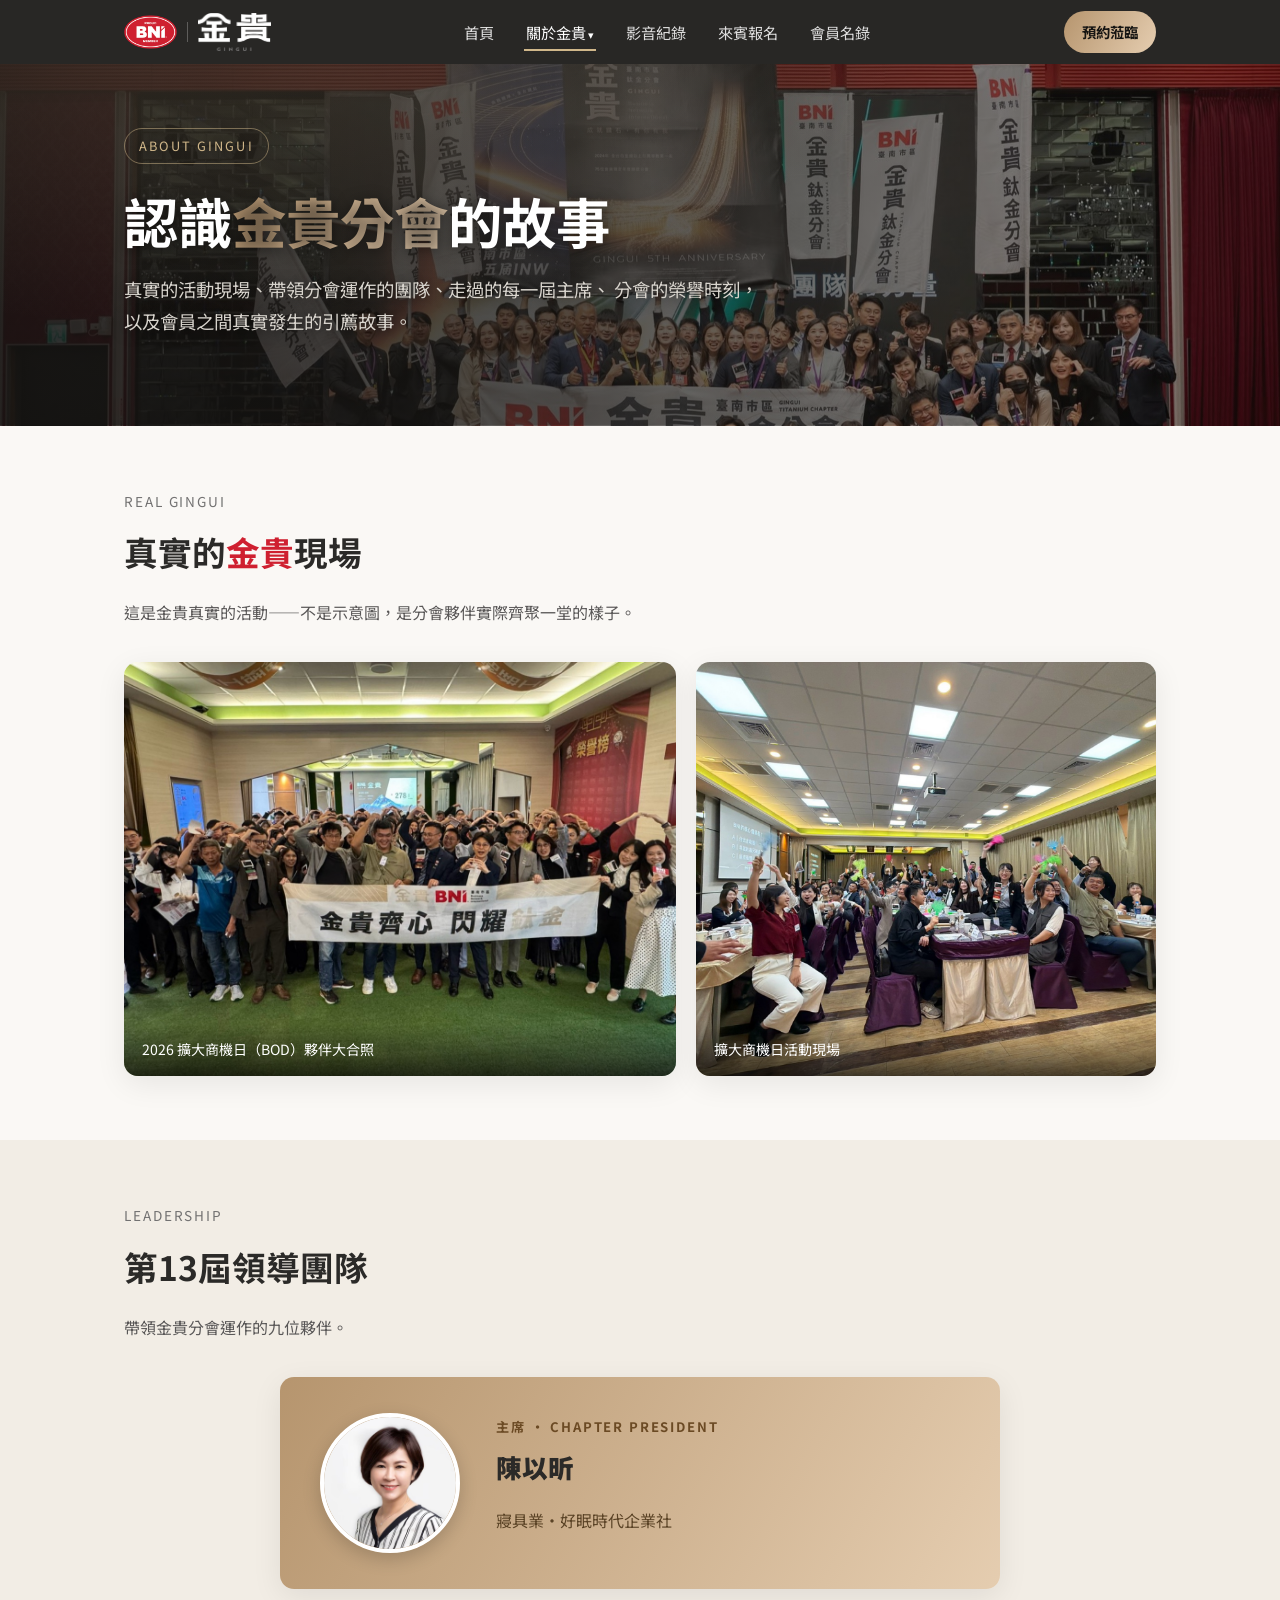
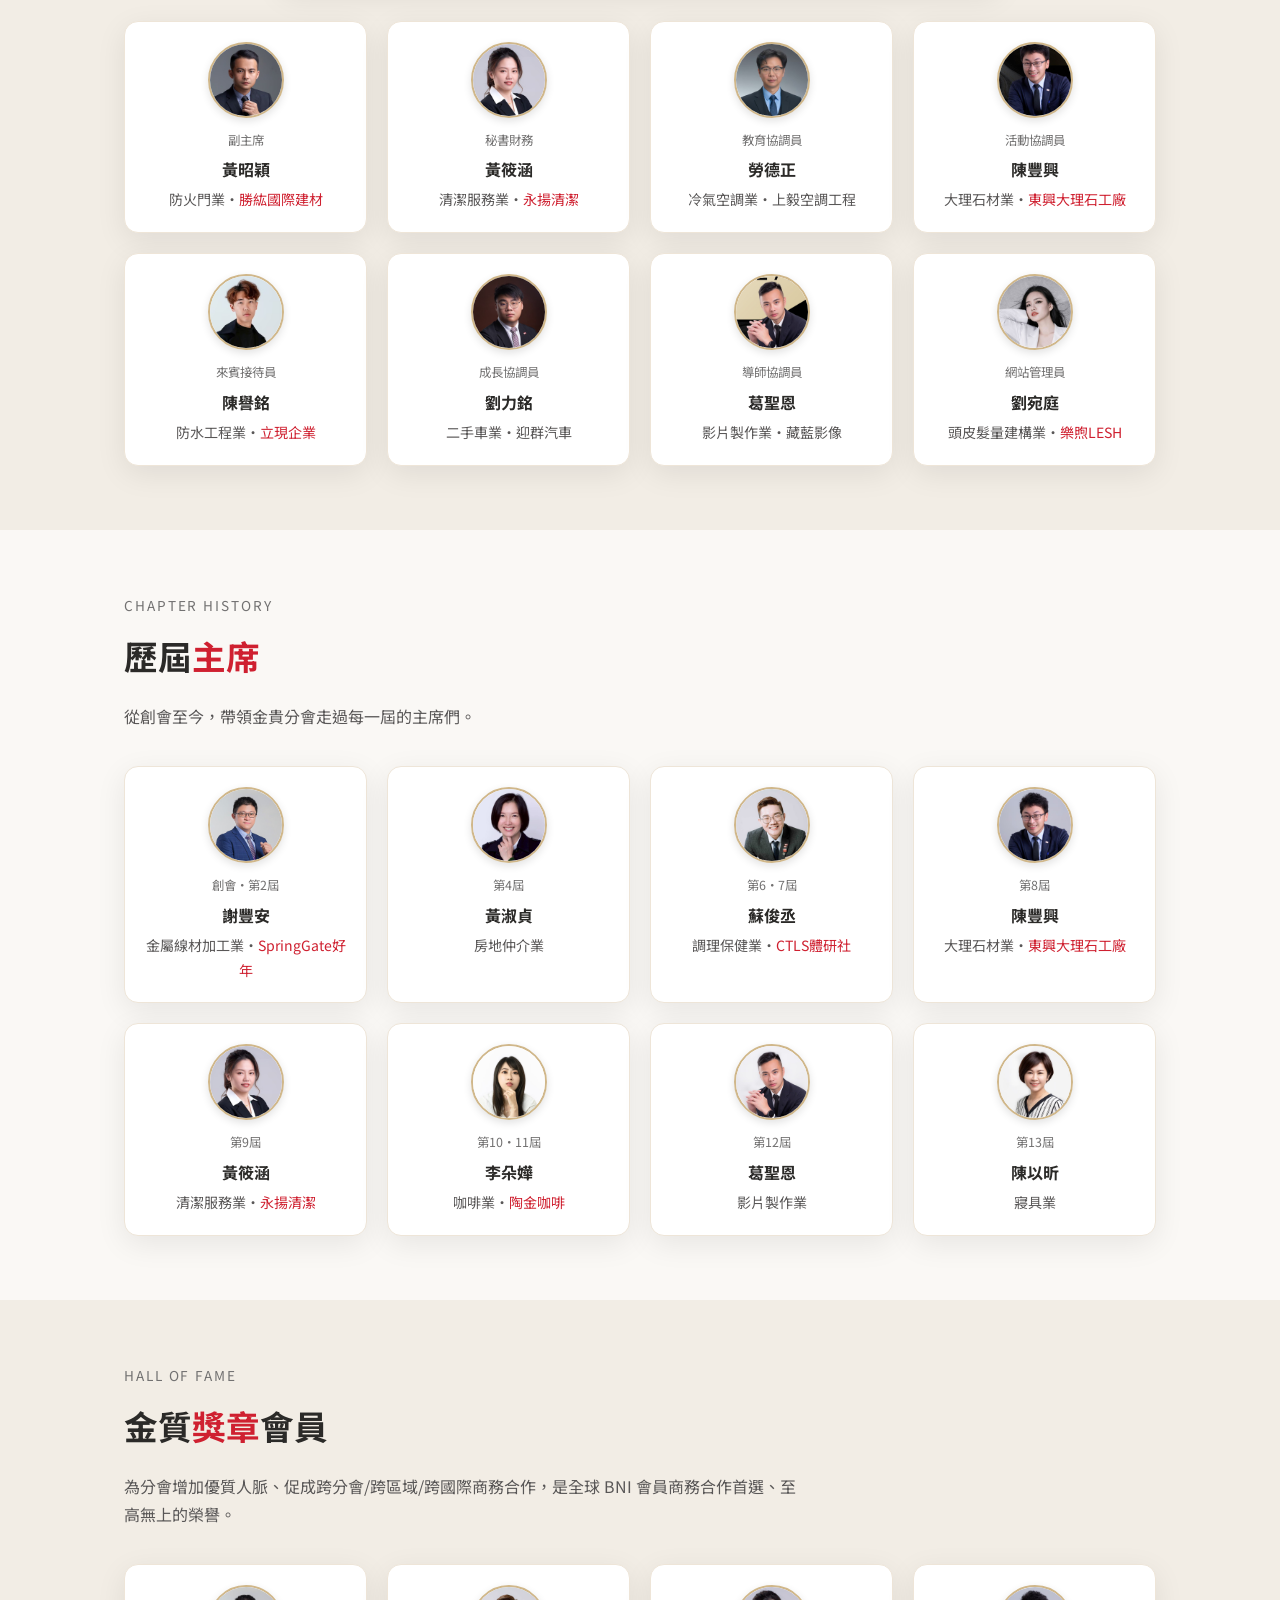
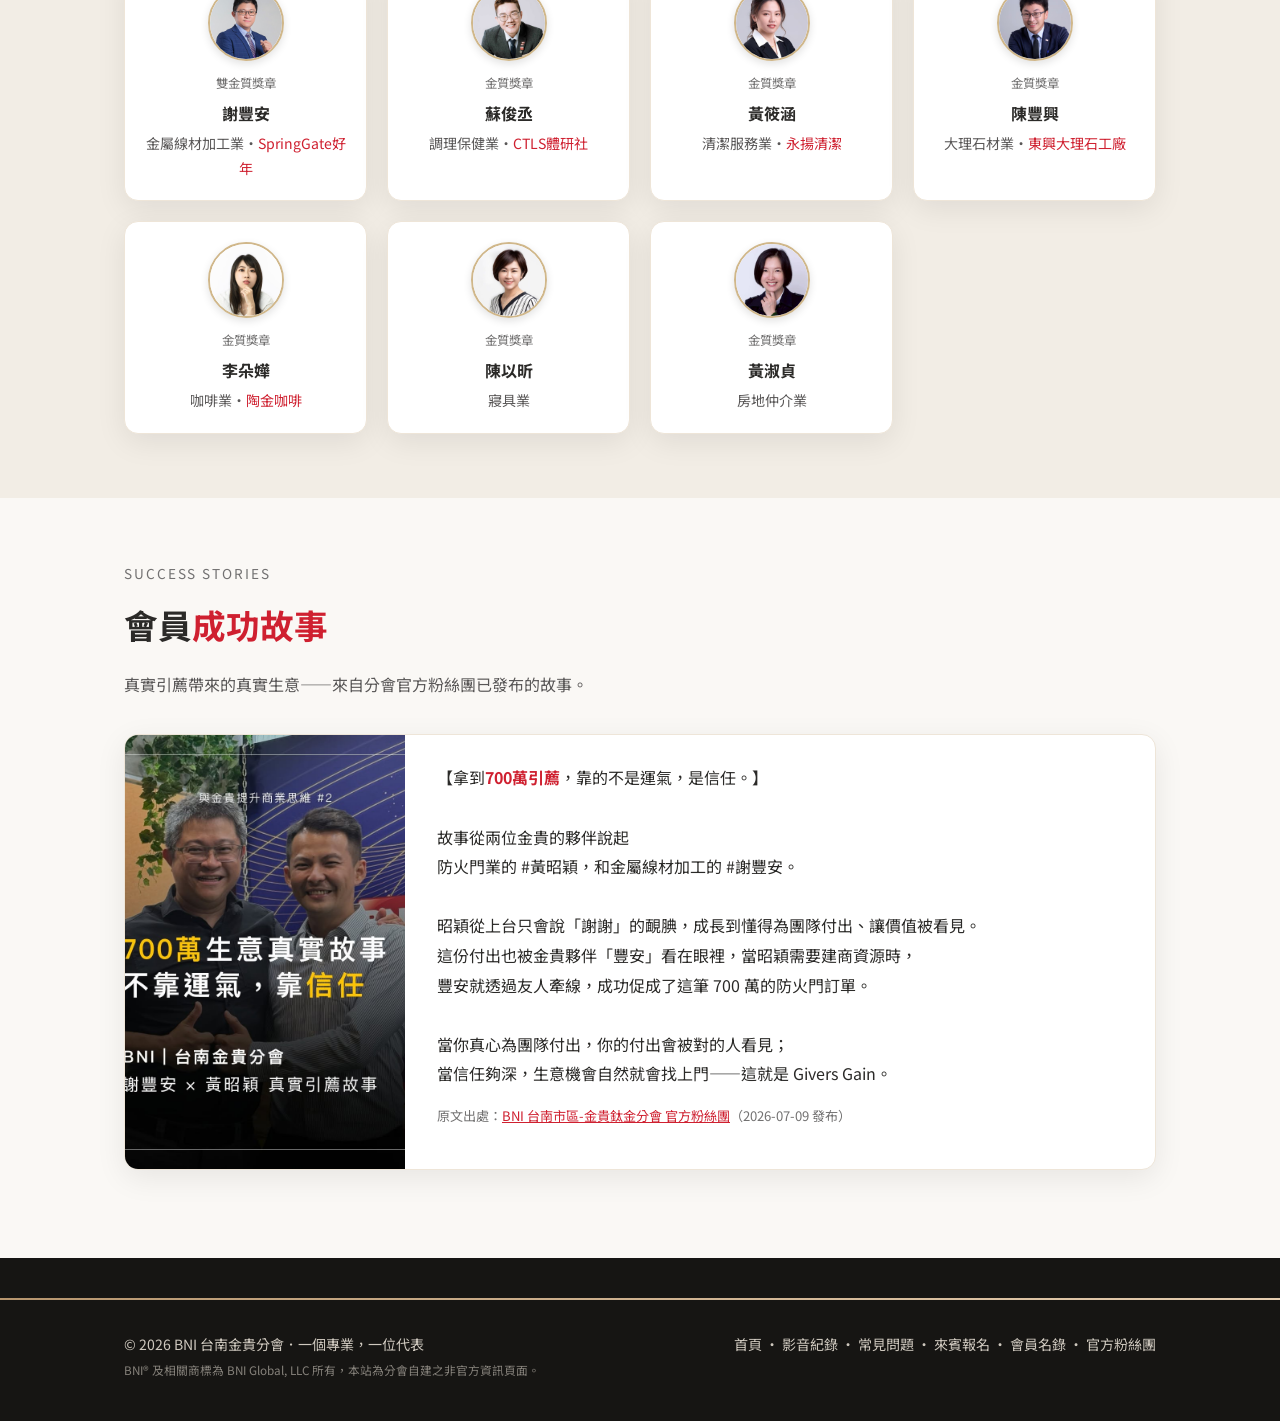
==== commit 85dbd8be: "導覽收斂：常見問題併入「關於金貴」下拉（第一層6→5項）" ====
--- a/docs/about.html
+++ b/docs/about.html
@@ -16,7 +16,7 @@
 <link rel="preconnect" href="https://fonts.googleapis.com">
 <link rel="preconnect" href="https://fonts.gstatic.com" crossorigin>
 <link href="https://fonts.googleapis.com/css2?family=Noto+Sans+TC:wght@400;500;700;900&display=swap" rel="stylesheet">
-<link rel="stylesheet" href="assets/style.css">
+<link rel="stylesheet" href="assets/style.css?v=20261006">
 </head>
 <body>
 
@@ -29,9 +29,8 @@
     </a>
     <ul>
       <li><a href="index.html">首頁</a></li>
-      <li><a href="about.html" class="active">關於金貴</a></li>
+      <li class="nav-dd"><a href="about.html" class="active">關於金貴</a><div class="nav-dd-menu"><a href="about.html" class="active">認識金貴</a><a href="faq.html">常見問題</a></div></li>
       <li><a href="videos.html">影音紀錄</a></li>
-      <li><a href="faq.html">常見問題</a></li>
       <li><a href="join.html">來賓報名</a></li>
       <li><a href="directory.html">會員名錄</a></li>
     </ul>
--- a/docs/assets/style.css
+++ b/docs/assets/style.css
@@ -23,6 +23,7 @@
 }
 
 *{box-sizing:border-box}
+[hidden]{display:none!important}
 html{scroll-behavior:smooth}
 body{
   margin:0;
@@ -133,6 +134,18 @@
 .card-link{display:block;transition:.2s transform,.2s box-shadow,.2s border-color}
 .card-link:hover{transform:translateY(-3px);box-shadow:0 14px 32px rgba(0,0,0,.12);border-color:var(--gingui-gold)}
 
+/* ---------- Service finder ---------- */
+.service-finder{background:#fff}
+.need-grid{display:grid;grid-template-columns:repeat(4,1fr);gap:16px}
+.need-card{
+  display:flex;flex-direction:column;gap:5px;background:var(--paper);border:1px solid #eee5d8;
+  border-radius:var(--radius);padding:22px;transition:.2s transform,.2s box-shadow,.2s border-color;
+}
+.need-card:hover{transform:translateY(-3px);box-shadow:var(--shadow);border-color:var(--gingui-gold)}
+.need-card>span{font-size:1.7rem}.need-card strong{font-size:1.02rem}.need-card small{color:var(--gray-70);line-height:1.55}
+@media(max-width:820px){.need-grid{grid-template-columns:repeat(2,1fr)}}
+@media(max-width:480px){.need-grid{grid-template-columns:1fr}}
+
 .info-list{list-style:none;margin:0;padding:0}
 .info-list li{
   display:flex;gap:16px;padding:16px 0;border-bottom:1px solid #eee5d8;
@@ -160,11 +173,21 @@
 table.dir th{background:var(--black);color:var(--white);font-weight:600;letter-spacing:.03em}
 table.dir tbody tr:hover{background:#fbf6ec}
 table.dir td.name{font-weight:700}
+.member-link{color:var(--bni-red);border-bottom:1px solid rgba(207,32,48,.3)}
+.member-link:hover{border-bottom-color:var(--bni-red)}
 table.dir td.phone{white-space:nowrap;color:var(--gray-90)}
 .badge-cat{
   display:inline-block;font-size:.72rem;padding:2px 10px;border-radius:999px;
   background:linear-gradient(120deg,var(--gold-start),var(--gold-end));color:var(--black);font-weight:700;
 }
+.member-preview-grid{display:grid;grid-template-columns:repeat(5,1fr);gap:16px;margin:0 0 56px}
+.member-preview{background:#fff;border:1px solid #eee5d8;border-radius:var(--radius);overflow:hidden;box-shadow:var(--shadow);transition:.2s transform,.2s border-color}
+.member-preview:hover{transform:translateY(-3px);border-color:var(--gingui-gold)}
+.member-preview img{width:100%;aspect-ratio:1/1;object-fit:cover}
+.member-preview div{padding:16px}.member-preview span{font-size:.76rem;color:var(--bni-red);font-weight:700}.member-preview h3{margin:3px 0 5px}.member-preview p{font-size:.86rem;color:var(--gray-90);margin:0;line-height:1.6}
+.directory-heading{display:flex;align-items:end;justify-content:space-between;gap:16px}.directory-heading p{color:var(--gray-70);font-size:.9rem;margin:0 0 8px}
+@media(max-width:900px){.member-preview-grid{grid-template-columns:repeat(2,1fr)}}
+@media(max-width:520px){.member-preview-grid{grid-template-columns:1fr}.directory-heading{align-items:start;flex-direction:column}}
 
 /* ---------- BNI Core Values strip ---------- */
 .values-strip{background:var(--black);padding:48px 0}
@@ -273,10 +296,8 @@
 
 /* ---------- Featured speaker and video archive ---------- */
 .video-focus-card{grid-template-columns:320px 1fr}
-.reel-frame{position:relative;isolation:isolate;min-height:568px;overflow:hidden}
+.reel-frame{position:relative;isolation:isolate;min-height:360px;overflow:hidden}
 .reel-frame>img{position:absolute;inset:0;width:100%;height:100%;object-fit:cover}
-.reel-frame iframe{position:absolute;inset:0;width:100%;height:100%;border:0;background:#161513}
-.reel-frame.is-loaded>img{display:none}
 .reel-load{position:absolute;z-index:1;left:50%;top:50%;transform:translate(-50%,-50%);border:0;border-radius:999px;background:rgba(22,21,19,.92);color:var(--white);padding:13px 18px;font:700 .92rem/1 "Noto Sans TC",sans-serif;cursor:pointer;box-shadow:0 8px 20px rgba(0,0,0,.32);white-space:nowrap}
 .reel-load span{display:inline-grid;place-items:center;width:22px;height:22px;margin-right:5px;border-radius:50%;background:var(--bni-red);font-size:.68rem}
 .reel-load:hover,.reel-load:focus-visible{background:var(--bni-red);outline:3px solid rgba(191,30,45,.25);outline-offset:3px}
@@ -285,14 +306,22 @@
 .btn-outline-dark{border:1px solid var(--ink);color:var(--ink);background:transparent}
 .btn-outline-dark:hover{background:var(--ink);color:var(--white)}
 .video-archive-card{display:grid;grid-template-columns:260px 1fr;overflow:hidden;background:var(--white);border:1px solid #eee5d8;border-radius:var(--radius);box-shadow:var(--shadow)}
-.video-archive-card .reel-frame{min-height:462px}
+.video-archive-card .reel-frame{min-height:360px}
 .video-archive-card .body{padding:30px 32px}
 .video-archive-card h3{margin:0 0 10px;font-size:1.35rem}
 .video-archive-card .meta{font-size:.9rem;color:var(--gray-70);line-height:1.8}
 .archive-flow{display:grid;grid-template-columns:repeat(3,1fr);gap:14px;margin:28px 0 42px}
 .archive-flow div{padding:18px;background:var(--paper);border-radius:12px;border:1px solid #eee5d8;font-size:.9rem;line-height:1.65}
 .archive-flow b{display:block;color:var(--bni-red);margin-bottom:3px}
-@media (max-width:760px){.video-focus-card,.video-archive-card{grid-template-columns:1fr}.reel-frame{min-height:0;aspect-ratio:9 / 16;max-height:650px}.video-archive-card .reel-frame{min-height:0;aspect-ratio:9 / 16}.video-archive-card .body,.focus-card .body{padding:26px 24px}.archive-flow{grid-template-columns:1fr}}
+.reel-dialog{margin:auto;padding:0;border:0;border-radius:18px;background:transparent;box-shadow:none;max-width:min(92vw,460px)}
+.reel-dialog::backdrop{background:rgba(12,11,10,.8);backdrop-filter:blur(5px)}
+.reel-dialog-shell{position:relative;padding:14px;background:#161513;border:1px solid rgba(255,255,255,.2);border-radius:18px;box-shadow:0 24px 70px rgba(0,0,0,.55)}
+.reel-dialog-player{width:min(84vw,420px);aspect-ratio:9 / 16;background:#000;overflow:hidden;border-radius:10px}
+.reel-dialog-player iframe{display:block;width:100%;height:100%;border:0}
+.reel-close{position:absolute;z-index:1;top:-12px;right:-12px;width:36px;height:36px;border:0;border-radius:50%;background:var(--white);color:var(--ink);font-size:1.5rem;line-height:1;cursor:pointer;box-shadow:0 4px 14px rgba(0,0,0,.32)}
+.reel-close:hover,.reel-close:focus-visible{background:var(--bni-red);color:var(--white);outline:3px solid rgba(255,255,255,.45);outline-offset:2px}
+.reel-dialog-link{display:block;margin:10px 0 0;color:#fff;text-align:center;font-size:.8rem}
+@media (max-width:760px){.video-focus-card,.video-archive-card{grid-template-columns:1fr}.reel-frame{min-height:300px}.video-archive-card .reel-frame{min-height:300px}.video-archive-card .body,.focus-card .body{padding:26px 24px}.archive-flow{grid-template-columns:1fr}}
 
 /* ---------- Contact form ---------- */
 .guest-form{
@@ -301,12 +330,17 @@
 }
 .guest-form .field{margin-bottom:18px}
 .guest-form label{display:block;font-weight:700;font-size:.9rem;margin-bottom:6px;color:var(--ink)}
-.guest-form input, .guest-form textarea{
+.guest-form input, .guest-form textarea, .guest-form select{
   width:100%;padding:12px 14px;border:1px solid #ddd3c0;border-radius:10px;
   font-family:inherit;font-size:.95rem;background:var(--paper);color:var(--ink);
 }
-.guest-form input:focus, .guest-form textarea:focus{outline:2px solid var(--gingui-gold);outline-offset:1px}
+.guest-form input:focus, .guest-form textarea:focus, .guest-form select:focus{outline:2px solid var(--gingui-gold);outline-offset:1px}
+.field-help{display:block;color:var(--gray-70);margin-top:6px;font-size:.8rem}
 .guest-form .honey{position:absolute;left:-9999px;opacity:0}
+.form-success{max-width:760px;background:#fff;border:1px solid #e4d4bc;border-left:5px solid var(--gingui-gold);border-radius:var(--radius);box-shadow:var(--shadow);padding:28px 30px;margin-top:24px}
+.form-success h3{font-size:1.35rem;margin:0 0 10px}.form-success p{color:var(--gray-90);margin:8px 0}.form-success .success-actions{display:flex;flex-wrap:wrap;gap:12px;margin-top:22px}.form-success .btn-outline-dark{border-color:var(--gray-90)}
+.no-results{background:#fff7ec;border:1px solid #ead7bb;border-radius:var(--radius);padding:24px;margin-top:20px;color:var(--gray-90)}
+.no-results strong{display:block;color:var(--ink);font-size:1.05rem;margin-bottom:6px}.no-results .btn{margin-top:14px}
 
 /* ---------- Featured story (with image) ---------- */
 .story-featured{
@@ -383,3 +417,25 @@
 .leader-card p{margin:0;color:var(--gray-90);font-size:.88rem}
 .leader-card p a{color:var(--bni-red);text-decoration:none}
 .leader-card p a:hover{text-decoration:underline}
+
+/* ---------- Member digital card ---------- */
+.member-hero{background:linear-gradient(120deg,#161513,#292521);color:#fff;padding:72px 0}
+.member-hero-grid{display:grid;grid-template-columns:220px 1fr;gap:44px;align-items:center}
+.member-photo{width:220px;height:220px;border-radius:50%;object-fit:cover;border:5px solid var(--gingui-gold);box-shadow:0 12px 32px rgba(0,0,0,.35)}
+.member-hero .tag{display:inline-block;color:var(--gingui-gold);border:1px solid rgba(208,183,138,.55);border-radius:999px;padding:6px 14px;font-size:.82rem;letter-spacing:.08em}
+.member-hero h1{font-size:clamp(2.2rem,5vw,3.5rem);margin:12px 0 6px}.member-promise{font-size:1.18rem;color:#e1ddd5;max-width:680px;margin:0 0 8px}.member-company{color:var(--gingui-gold);font-weight:700;margin:0 0 26px}.member-company a{border-bottom:1px solid rgba(208,183,138,.5)}
+.share-button{background:transparent;font-family:inherit;cursor:pointer}
+.profile-grid{display:grid;grid-template-columns:1fr 1fr;gap:24px}.profile-panel{background:#fff;border:1px solid #eee5d8;border-radius:var(--radius);padding:30px;box-shadow:var(--shadow)}.profile-panel h2{font-size:1.4rem}
+.check-list{list-style:none;padding:0;margin:20px 0 0;display:grid;gap:14px}.check-list li{position:relative;padding-left:30px;color:var(--gray-90)}.check-list li::before{content:'✓';position:absolute;left:0;top:0;color:var(--bni-red);font-weight:900}
+.evidence-box{max-width:820px;background:#fff;border-left:4px solid var(--gingui-gold);padding:24px 28px;border-radius:0 var(--radius) var(--radius) 0;box-shadow:var(--shadow);line-height:1.85}.profile-note{font-size:.84rem;color:var(--gray-70);margin-top:18px}
+.profile-cta .wrap{display:flex;align-items:center;justify-content:space-between;gap:32px}.profile-cta p{color:var(--gray-90);margin-bottom:0}
+@media(max-width:760px){.member-hero-grid{grid-template-columns:1fr;text-align:center}.member-photo{margin:auto;width:170px;height:170px}.member-hero .btns{justify-content:center}.profile-grid{grid-template-columns:1fr}.profile-cta .wrap{align-items:flex-start;flex-direction:column}}
+
+/* 導覽下拉（2026-10-06）：「常見問題」收進「關於金貴」 */
+.nav .nav-dd{position:relative}
+.nav .nav-dd>a:after{content:" ▾";font-size:.7em}
+.nav .nav-dd-menu{display:none;position:absolute;left:-10px;top:100%;min-width:140px;z-index:60;flex-direction:column;
+  background:#111;border:1px solid rgba(255,255,255,.18);border-radius:10px;padding:6px;box-shadow:0 12px 28px rgba(0,0,0,.4)}
+.nav .nav-dd:hover .nav-dd-menu,.nav .nav-dd:focus-within .nav-dd-menu{display:flex}
+.nav .nav-dd-menu a{padding:9px 12px;border-bottom:0;border-radius:8px;white-space:nowrap;display:block}
+.nav .nav-dd-menu a:hover,.nav .nav-dd-menu a.active{background:rgba(255,255,255,.1)}
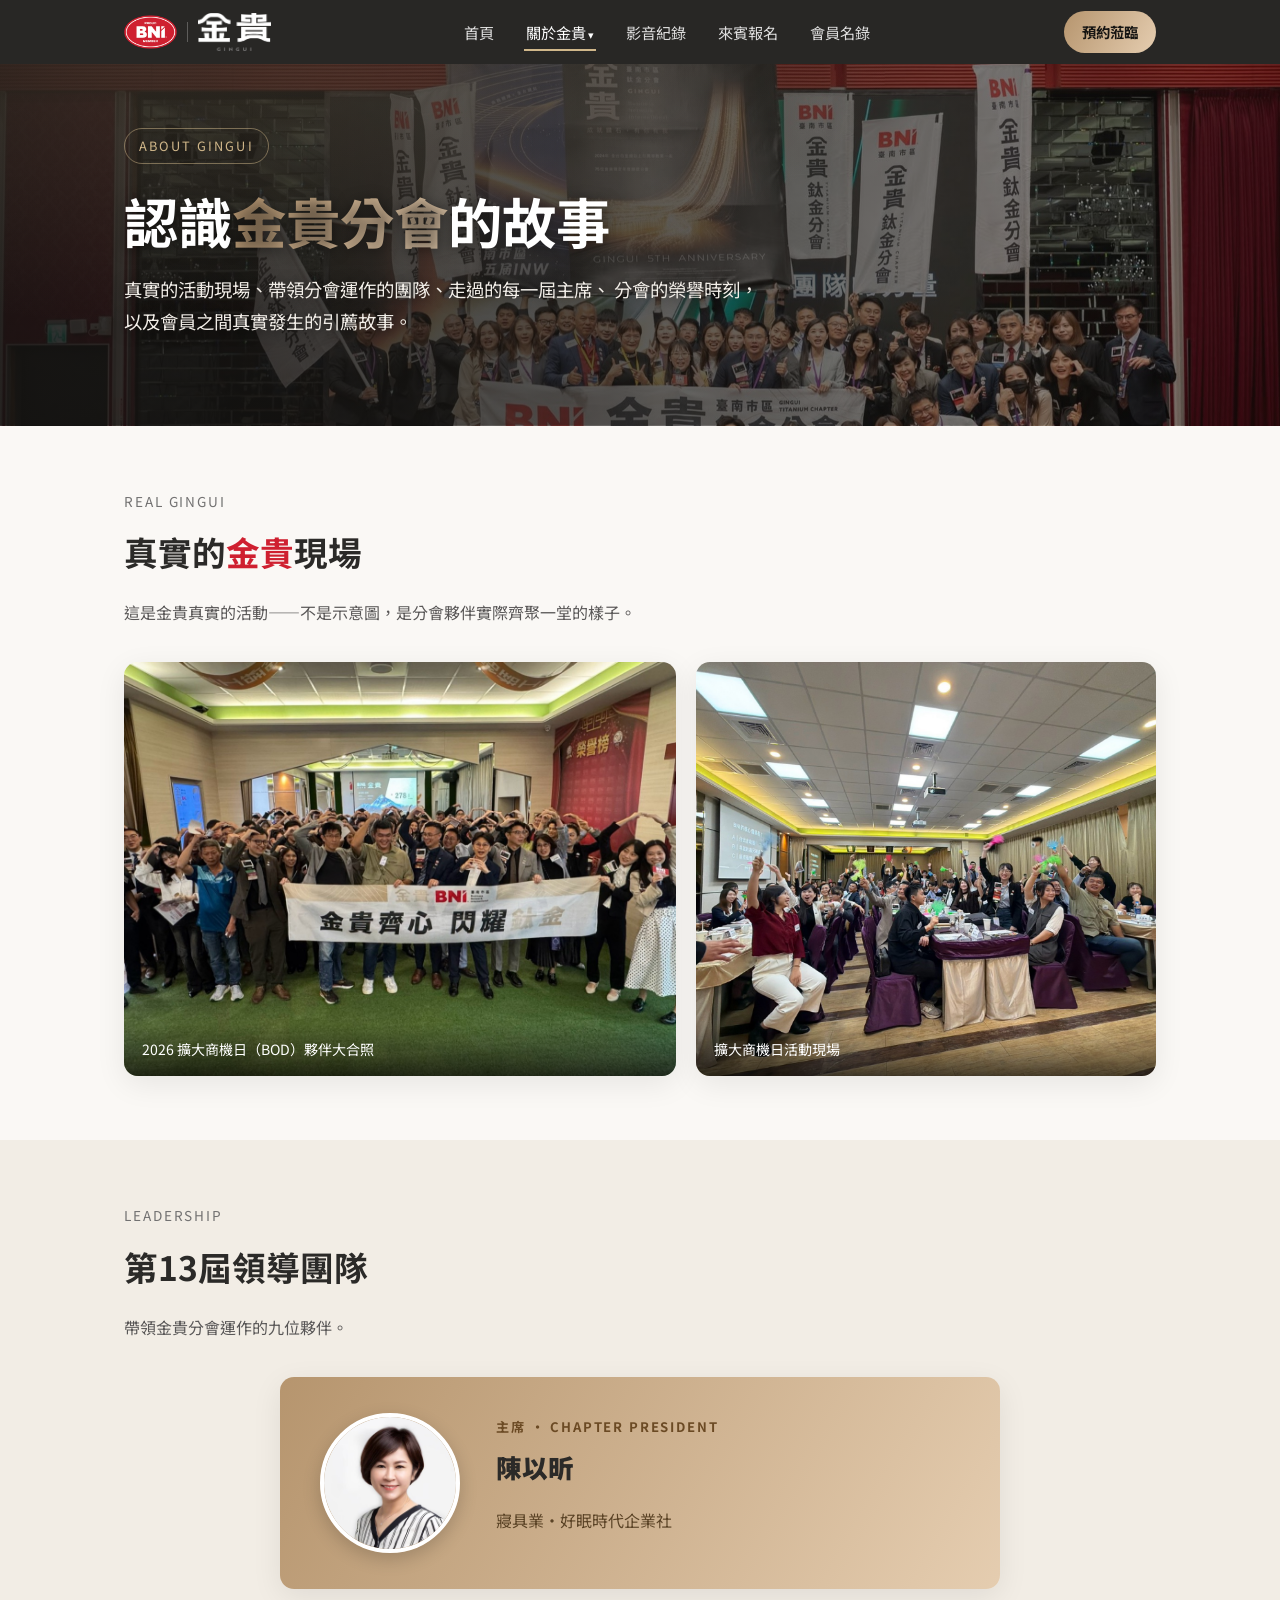
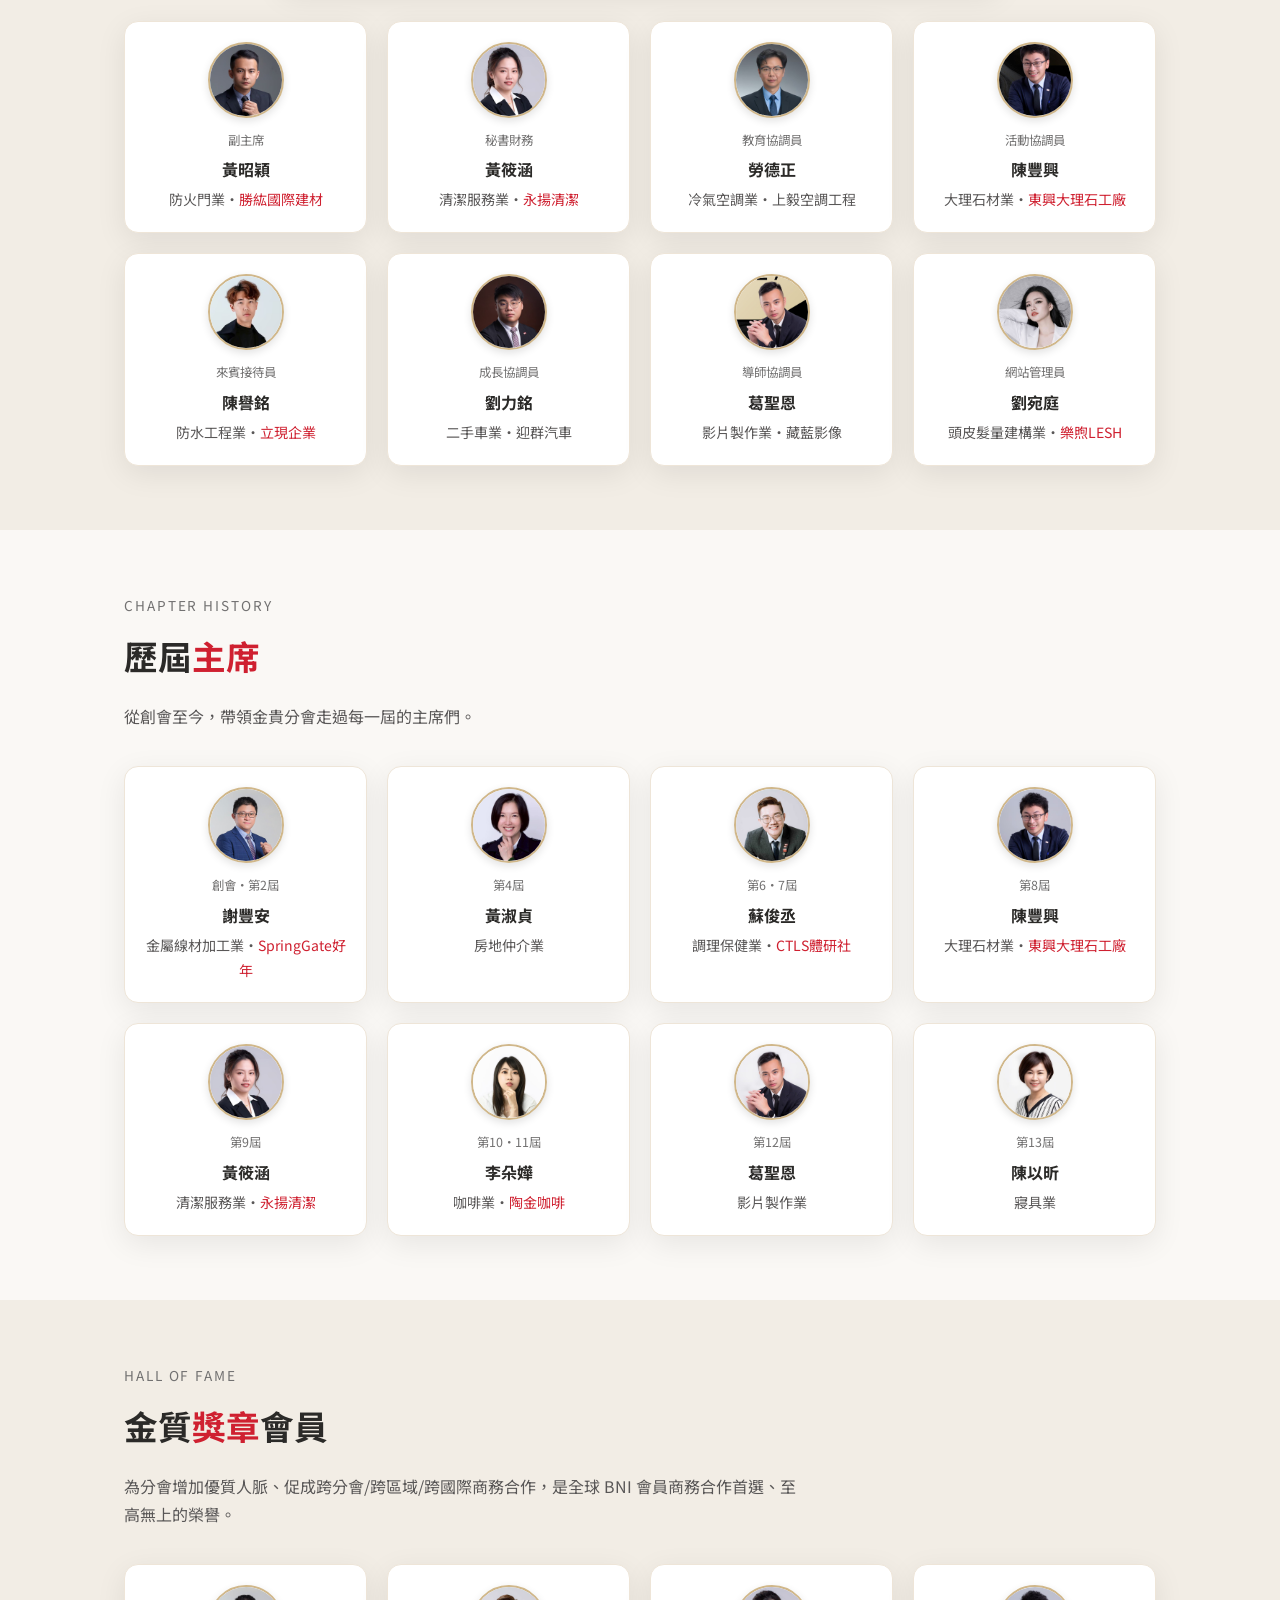
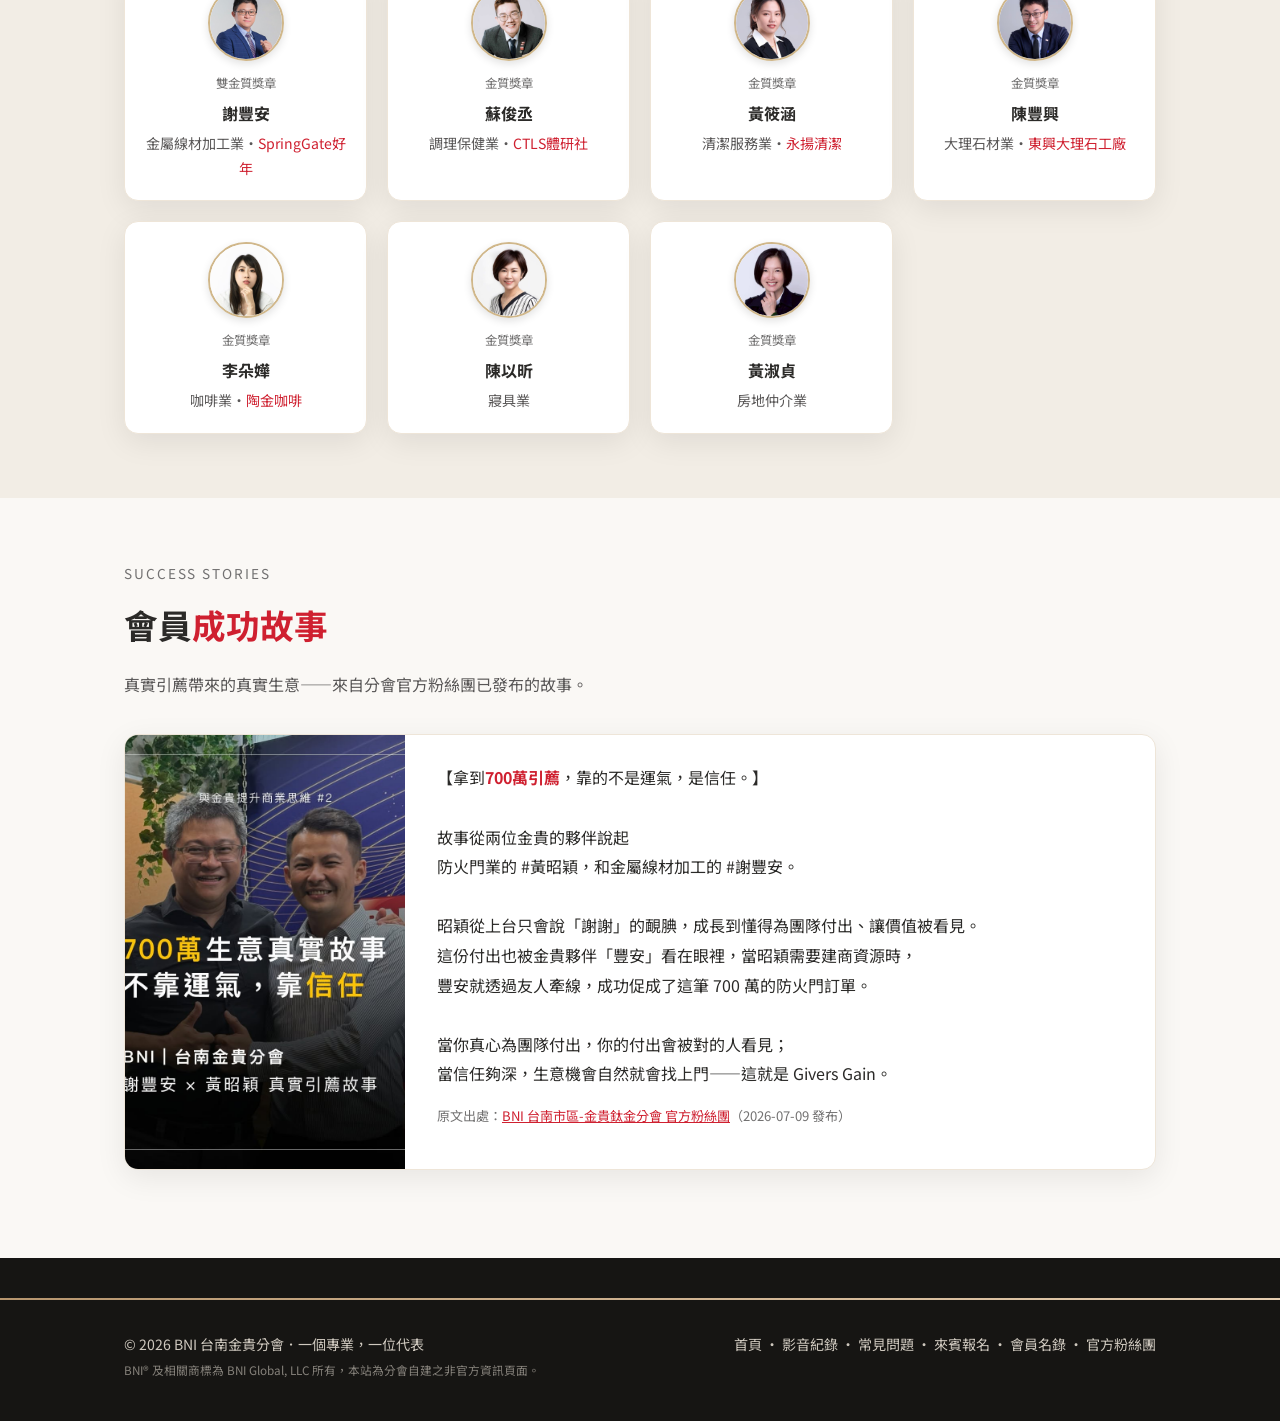
==== commit bdae0bee: "Restore mobile navigation across Gingui pages" ====
--- a/docs/about.html
+++ b/docs/about.html
@@ -16,7 +16,7 @@
 <link rel="preconnect" href="https://fonts.googleapis.com">
 <link rel="preconnect" href="https://fonts.gstatic.com" crossorigin>
 <link href="https://fonts.googleapis.com/css2?family=Noto+Sans+TC:wght@400;500;700;900&display=swap" rel="stylesheet">
-<link rel="stylesheet" href="assets/style.css?v=20261006">
+<link rel="stylesheet" href="assets/style.css?v=20261112a">
 </head>
 <body>
 
@@ -35,6 +35,17 @@
       <li><a href="directory.html">會員名錄</a></li>
     </ul>
     <a href="join.html" class="cta">預約蒞臨</a>
+    <details class="mobile-menu">
+      <summary aria-label="網站選單">☰</summary>
+      <div class="mobile-menu-links">
+        <a href="index.html">首頁</a>
+        <a href="about.html">關於金貴</a>
+        <a href="faq.html">常見問題</a>
+        <a href="videos.html">影音紀錄</a>
+        <a href="directory.html">會員名錄</a>
+        <a href="join.html">來賓報名</a>
+      </div>
+    </details>
   </div>
 </nav>
 
--- a/docs/assets/style.css
+++ b/docs/assets/style.css
@@ -439,3 +439,28 @@
 .nav .nav-dd:hover .nav-dd-menu,.nav .nav-dd:focus-within .nav-dd-menu{display:flex}
 .nav .nav-dd-menu a{padding:9px 12px;border-bottom:0;border-radius:8px;white-space:nowrap;display:block}
 .nav .nav-dd-menu a:hover,.nav .nav-dd-menu a.active{background:rgba(255,255,255,.1)}
+
+/* Keep portrait event posters readable without cropping speaker or event details. */
+.focus-card .edm-frame img,.video-archive-card .edm-frame img{object-fit:contain}
+@media(max-width:760px){.focus-card .edm-frame,.video-archive-card .edm-frame{min-height:0;aspect-ratio:1076 / 1522}}
+
+/* 2026-11-12: keep the desktop identity while restoring mobile navigation. */
+.mobile-menu{display:none}
+a:focus-visible,button:focus-visible,.mobile-menu summary:focus-visible{outline:3px solid var(--gingui-gold);outline-offset:3px}
+.hero p.lead{color:#f2eee8}
+@media(max-width:760px){
+  .nav .wrap{gap:8px}
+  .nav .brand{min-width:0;gap:7px}
+  .nav .brand img.bni-logo{height:29px}
+  .nav .brand img.gingui-logo{height:32px}
+  .nav .cta{margin-left:auto;flex:none;padding:8px 12px;white-space:nowrap;font-size:.82rem}
+  .mobile-menu{display:block;position:relative;flex:none}
+  .mobile-menu summary{display:grid;place-items:center;width:42px;height:42px;border:1px solid rgba(208,183,138,.7);border-radius:8px;color:#f4e7d5;line-height:1;cursor:pointer;list-style:none;font-size:20px}
+  .mobile-menu summary::-webkit-details-marker{display:none}
+  .mobile-menu-links{position:absolute;right:0;top:48px;z-index:80;width:190px;padding:6px;background:#211f1c;border:1px solid rgba(208,183,138,.45);border-radius:9px;box-shadow:0 12px 30px rgba(0,0,0,.28)}
+  .mobile-menu-links a{display:block;padding:10px 12px;border-radius:5px;font-size:.92rem;line-height:1.5}
+  .mobile-menu-links a:hover,.mobile-menu-links a:focus-visible{background:rgba(208,183,138,.16)}
+  .hero .btn{min-height:48px}
+}
+@media(max-width:360px){.nav .wrap{padding:0 14px}.nav .brand img.bni-logo{height:24px}.nav .brand img.gingui-logo{height:28px}.nav .cta{padding:7px 9px;font-size:.76rem}}
+@media(prefers-reduced-motion:reduce){html{scroll-behavior:auto}.btn,.card-link,.need-card{transition:none}}
